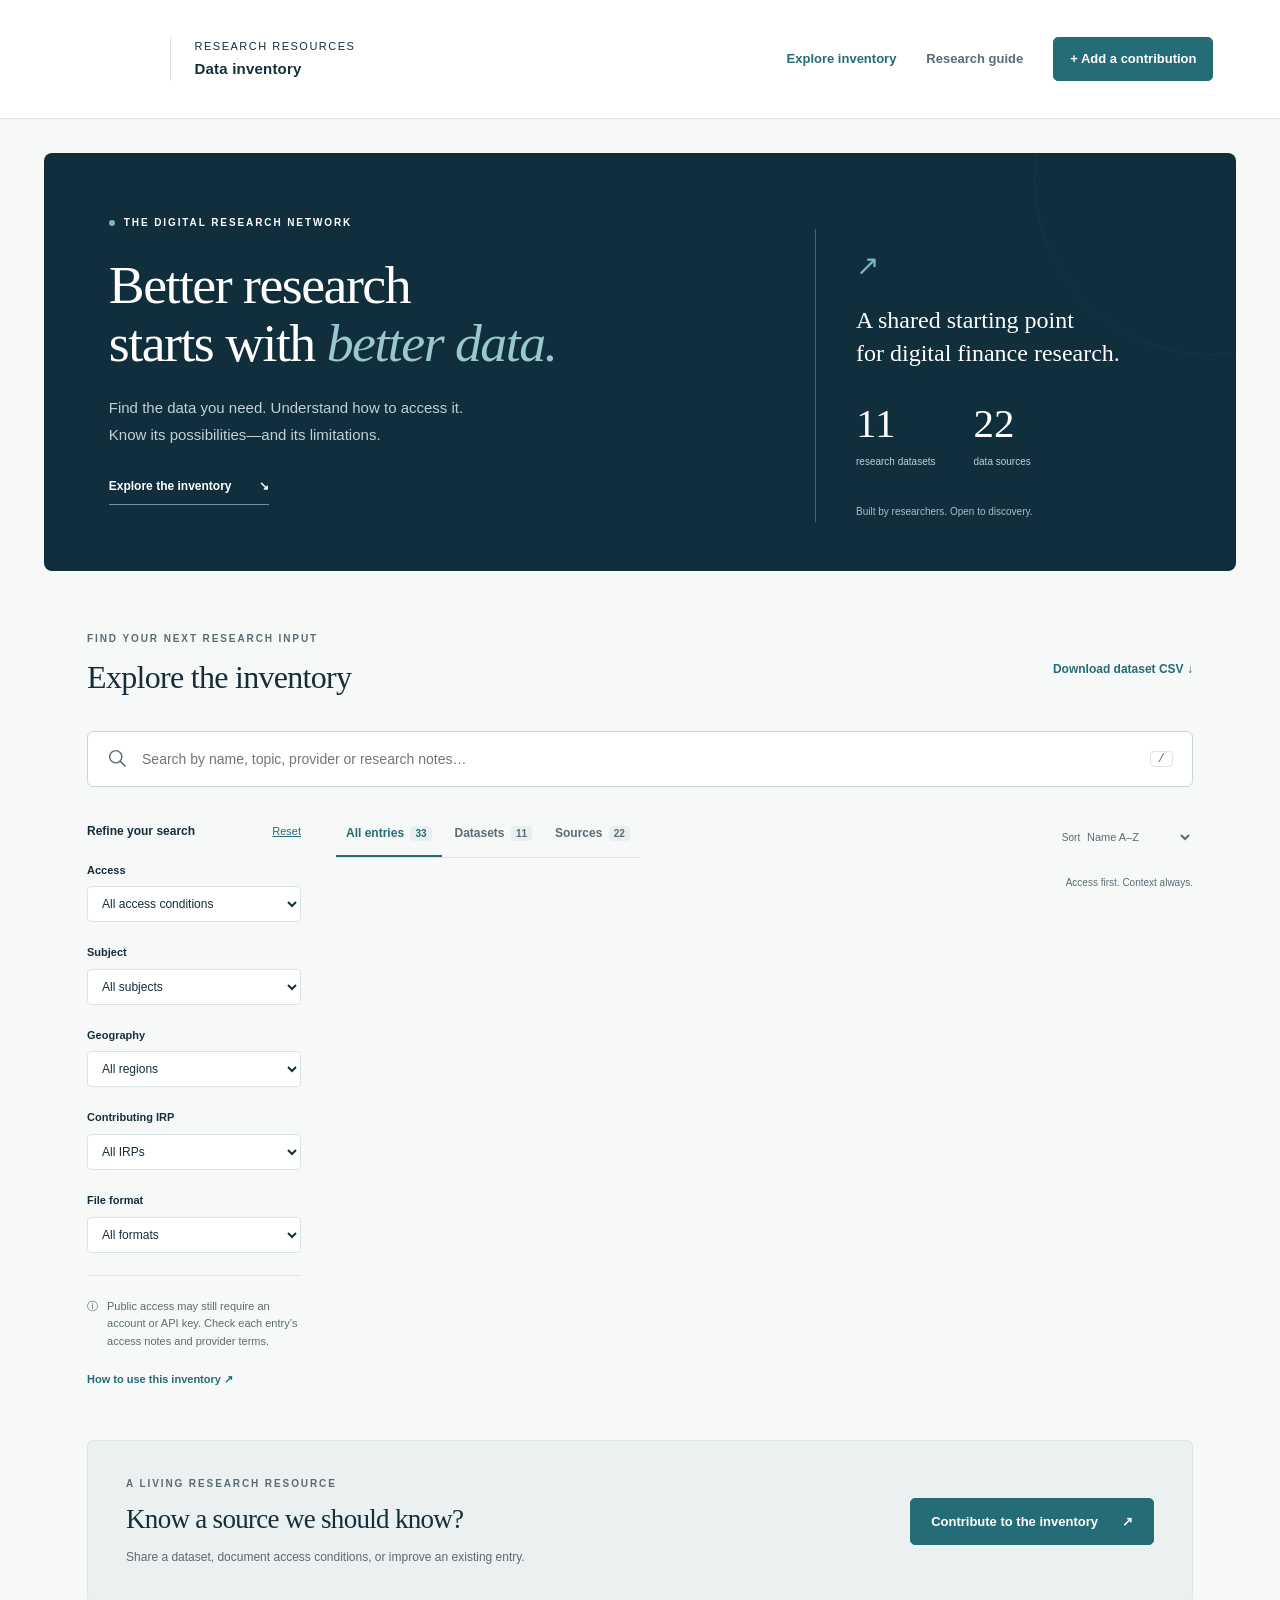
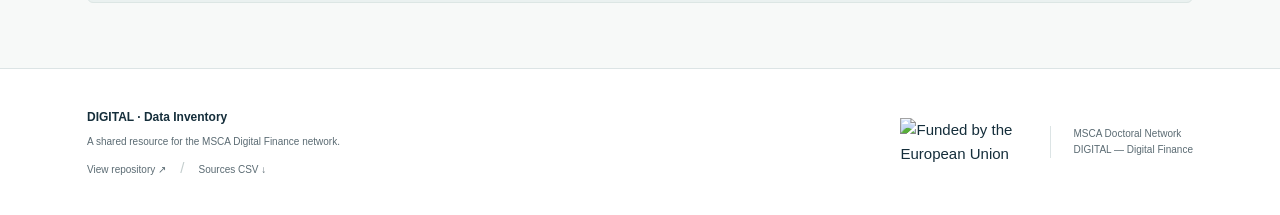
==== site/index.html @ 6bf7b017 "add UI for the digital data inventory" ====
<!doctype html>
<html lang="en">
<head><meta charset="utf-8"><meta name="viewport" content="width=device-width,initial-scale=1"><meta name="description" content="Discover data for digital finance research. Compare access conditions, historical coverage, formats and data quality in the DIGITAL research network."><title>Data Inventory · DIGITAL</title><link rel="stylesheet" href="assets/styles.css"><script src="assets/app.js" defer></script></head>
<body>
<a class="skip" href="#catalogue">Skip to catalogue</a>
<header class="header"><a class="brand" href="index.html" aria-label="DIGITAL data inventory home"><span class="logo-crop"><img src="assets/digital-logo.png" alt="DIGITAL"></span><span class="brand-label">Research resources<br><strong>Data inventory</strong></span></a><nav aria-label="Main navigation"><a class="active" href="index.html" aria-current="page">Explore inventory</a><a href="guide.html">Research guide</a><a class="button small" href="contribute.html">+ Add a contribution</a></nav></header>
<main>
<section class="hero"><div class="hero-copy"><div class="eyebrow"><span class="live-dot"></span> THE DIGITAL RESEARCH NETWORK</div><h1>Better research<br>starts with <em>better data.</em></h1><p>Find the data you need. Understand how to access it.<br class="desktop"> Know its possibilities—and its limitations.</p><a href="#catalogue" class="hero-link">Explore the inventory <span aria-hidden="true">↘</span></a></div><aside class="hero-note"><div class="note-icon" aria-hidden="true">↗</div><p>A shared starting point<br>for digital finance research.</p><div class="hero-stats"><div><strong id="dataset-total">11</strong><span>research datasets</span></div><div><strong id="source-total">22</strong><span>data sources</span></div></div><span class="note-bottom">Built by researchers. Open to discovery.</span></aside></section>
<section id="catalogue" class="catalogue"><div class="section-top"><div><div class="eyebrow muted">FIND YOUR NEXT RESEARCH INPUT</div><h2>Explore the inventory</h2></div><a class="text-link" href="data/datasets.csv" download>Download dataset CSV <span aria-hidden="true">↓</span></a></div>
<div class="search-wrap"><svg width="21" height="21" viewBox="0 0 24 24" fill="none" stroke="currentColor" stroke-width="1.7" aria-hidden="true"><circle cx="10" cy="10" r="7"/><path d="m15 15 6 6"/></svg><input id="search" type="search" aria-label="Search the inventory" placeholder="Search by name, topic, provider or research notes…"><kbd aria-hidden="true">/</kbd></div>
<div class="catalogue-layout"><aside class="filters" aria-label="Filter inventory"><div class="filter-heading"><h3>Refine your search</h3><button id="reset" class="text-button" type="button">Reset</button></div><label for="access-filter">Access</label><select id="access-filter"><option value="">All access conditions</option><option value="public">Public access</option><option value="request">Request access</option><option value="institutional">Institutional licence</option><option value="restricted">Restricted</option><option value="unknown">Not documented</option></select><label for="subject-filter">Subject</label><select id="subject-filter"><option value="">All subjects</option></select><label for="region-filter">Geography</label><select id="region-filter"><option value="">All regions</option></select><label for="irp-filter">Contributing IRP</label><select id="irp-filter"><option value="">All IRPs</option></select><label for="format-filter">File format</label><select id="format-filter"><option value="">All formats</option></select><div class="filter-tip"><span aria-hidden="true">ⓘ</span><p>Public access may still require an account or API key. Check each entry’s access notes and provider terms.</p></div><a class="text-link" href="guide.html">How to use this inventory ↗</a></aside>
<div class="results-area"><div class="results-toolbar"><div class="tabs" role="group" aria-label="Entry type"><button data-kind="all" class="selected" aria-pressed="true">All entries <span>33</span></button><button data-kind="dataset" aria-pressed="false">Datasets <span>11</span></button><button data-kind="source" aria-pressed="false">Sources <span>22</span></button></div><label class="sort-label" for="sort">Sort <select id="sort"><option value="name">Name A–Z</option><option value="reviewed">Recently reviewed</option></select></label></div><div class="results-meta"><p id="result-count" role="status" aria-live="polite"></p><span>Access first. Context always.</span></div><div id="results"></div><div id="empty" class="empty" hidden><h3>No matching entries</h3><p>Try a broader search or clear a filter.</p><button class="button secondary" id="empty-reset">Clear all filters</button></div></div></div>
<noscript><p>Enable JavaScript for search, filters and detailed research notes. You can also download the <a href="data/datasets.csv">datasets CSV</a> and <a href="data/data-sources.csv">sources CSV</a>.</p><ul><!-- FALLBACK --></ul></noscript>
</section><section class="contribute-banner"><div><div class="eyebrow muted">A LIVING RESEARCH RESOURCE</div><h2>Know a source we should know?</h2><p>Share a dataset, document access conditions, or improve an existing entry.</p></div><a class="button" href="contribute.html">Contribute to the inventory <span aria-hidden="true">↗</span></a></section>
</main>
<footer class="footer"><div><strong>DIGITAL · Data Inventory</strong><p>A shared resource for the MSCA Digital Finance network.</p><a href="https://github.com/MSCA-DN-Digital-Finance/Data_inventory">View repository ↗</a> <span class="footer-separator">/</span> <a href="data/data-sources.csv" download>Sources CSV ↓</a></div><div class="funding"><img src="assets/eu-funded.png" alt="Funded by the European Union"><p>MSCA Doctoral Network<br>DIGITAL — Digital Finance</p></div></footer>
<dialog id="detail" aria-labelledby="detail-title"><div id="detail-content"></div><button class="dialog-close" id="close-detail" aria-label="Close details">×</button></dialog>
<!-- INVENTORY_DATA -->
</body></html>
---- site/assets/styles.css ----
:root{--ink:#152e3b;--muted:#5b6b73;--teal:#246c77;--accent:#79b5bd;--line:#dce4e5;--paper:#f7f9f8;--navy:#102e3b;--serif:Georgia,'Times New Roman',serif}*{box-sizing:border-box}html{scroll-behavior:smooth;scroll-padding-top:24px}body{margin:0;color:var(--ink);background:var(--paper);font:15px/1.6 -apple-system,BlinkMacSystemFont,'Segoe UI',sans-serif}a{color:var(--teal);text-decoration:none}a:hover{text-decoration:underline}button,input,select,textarea{font:inherit;color:inherit}button,a,input,select,textarea{-webkit-tap-highlight-color:transparent}button{cursor:pointer}button:disabled{cursor:default;opacity:.5}:focus-visible{outline:3px solid #b06d16;outline-offset:4px}button,a{touch-action:manipulation}.header{background:#fff;min-height:112px;padding:12px 5.2%;display:flex;justify-content:space-between;align-items:center;border-bottom:1px solid var(--line);gap:30px}.brand{display:flex;align-items:center;gap:25px;color:var(--ink)}.brand:hover{text-decoration:none}.logo-crop{position:relative;width:78px;height:94px;display:block;overflow:hidden}.logo-crop img{position:absolute;width:182px;height:182px;max-width:none;left:-53px;top:-43px}.brand-label{border-left:1px solid var(--line);padding-left:24px;font-size:11px;text-transform:uppercase;letter-spacing:1.5px;line-height:1.7}.brand-label strong{font-size:15px;letter-spacing:.2px;text-transform:none}nav{display:flex;align-items:center;gap:30px;font-size:13px;font-weight:600}nav a{color:var(--muted)}nav a.active{color:var(--teal)}.button{display:inline-flex;align-items:center;justify-content:center;gap:24px;background:var(--teal);color:white;border:1px solid var(--teal);border-radius:5px;padding:13px 20px;font-weight:600;font-size:13px;text-decoration:none;line-height:1.5}.button:hover{background:#195460;text-decoration:none}.button.small{padding:11px 16px}.button.secondary{background:transparent;color:var(--teal)}.hero{margin:34px 3.4% 0;background:var(--navy);color:#fff;border-radius:8px;padding:62px 5.1% 49px;display:grid;grid-template-columns:1.8fr 1fr;gap:65px;position:relative;overflow:hidden}.hero:after{content:'';position:absolute;width:350px;height:350px;border:1px solid #ffffff09;border-radius:50%;right:-150px;top:-150px;pointer-events:none}.eyebrow{font-size:10px;letter-spacing:1.9px;font-weight:700;display:flex;align-items:center;gap:9px}.live-dot{background:var(--accent);width:6px;height:6px;border-radius:50%}h1,h2,h3,p{margin-top:0}h1{font:normal clamp(38px,4.2vw,63px)/1.08 var(--serif);letter-spacing:-1.5px;margin:25px 0 22px}h1 em{font-weight:normal;color:#99c9cc}h2{font:normal 32px/1.2 var(--serif);letter-spacing:-.7px;margin:11px 0 12px}h3{font-size:16px;line-height:1.4}.hero-copy p{color:#c3d0d4;font-size:15px;line-height:1.8}.hero-link{color:white;display:inline-flex;gap:28px;font-size:12px;font-weight:600;border-bottom:1px solid #6d969e;padding:8px 0;margin-top:6px}.hero-note{border-left:1px solid #49636c;padding:15px 0 0 40px;align-self:stretch;margin-top:14px}.note-icon{font-size:28px;color:var(--accent);margin-bottom:15px}.hero-note>p{font:normal 24px/1.4 var(--serif)}.hero-stats{display:flex;gap:38px;margin:28px 0}.hero-stats strong{font:normal 41px/1.2 var(--serif);display:block}.hero-stats span{font-size:10px;color:#c3d0d4;display:block;margin-top:6px}.note-bottom{font-size:10px;color:#a9bec4}.catalogue{padding:60px 6.8% 50px}.section-top{display:flex;align-items:center;justify-content:space-between;gap:20px}.muted{color:var(--muted)}.text-link{font-size:12px;font-weight:600}.search-wrap{display:flex;align-items:center;gap:12px;background:white;border:1px solid #c9d6d8;border-radius:6px;padding:15px 19px;margin:22px 0 30px;box-shadow:0 2px 5px #17314003}.search-wrap input{border:0;outline:none;width:100%;font-size:14px;background:transparent}.search-wrap:focus-within{outline:2px solid var(--teal);outline-offset:1px}.search-wrap svg{flex-shrink:0;color:var(--muted)}kbd{font:12px monospace;color:var(--muted);border:1px solid var(--line);border-radius:4px;padding:0 7px}.catalogue-layout{display:grid;grid-template-columns:214px minmax(0,1fr);gap:35px}.filters{padding-top:6px}.filter-heading{display:flex;justify-content:space-between;align-items:baseline;margin-bottom:21px}.filter-heading h3{font-size:12px;font-weight:600;margin:0}.text-button{padding:0;border:0;background:transparent;color:var(--teal);font-size:11px;text-decoration:underline}.filters label{display:block;font-size:11px;font-weight:600;margin-bottom:7px}.filters select{width:100%;padding:9px 10px;background:white;border:1px solid var(--line);border-radius:4px;margin-bottom:22px;font-size:12px}.filter-tip{border-top:1px solid var(--line);padding-top:22px;color:var(--muted);font-size:11px;display:flex;gap:9px}.filter-tip p{margin-bottom:16px}.filters>.text-link{font-size:11px}.results-toolbar{display:flex;justify-content:space-between;align-items:center;gap:10px}.tabs{display:flex;gap:3px;border-bottom:1px solid var(--line)}.tabs button{border:0;border-bottom:2px solid transparent;background:transparent;font-size:12px;font-weight:600;padding:7px 10px 12px;color:var(--muted)}.tabs button.selected{border-color:var(--teal);color:var(--teal)}.tabs span{font-size:10px;padding:2px 5px;background:#e9eeef;border-radius:4px;margin-left:3px}.sort-label{font-size:10px;color:var(--muted);white-space:nowrap}.sort-label select{border:0;background:transparent;font-size:11px;max-width:130px}.results-meta{display:flex;justify-content:space-between;font-size:10px;color:var(--muted);padding:17px 0 12px}.results-meta p{margin:0}.entry{display:grid;grid-template-columns:minmax(0,1fr) 182px;gap:24px;background:white;border:1px solid var(--line);border-radius:6px;margin-bottom:12px;padding:23px 24px;transition:border-color .15s,box-shadow .15s}.entry:hover{border-color:#8db7bd;box-shadow:0 3px 12px #12374508}.entry-top{display:flex;align-items:center;gap:12px;margin-bottom:8px}.entry-type{font-size:9px;text-transform:uppercase;letter-spacing:1.1px;color:var(--muted)}.entry h3{margin:0 0 7px;font-size:17px;font-weight:600;overflow-wrap:anywhere}.entry-title{color:var(--ink);text-align:left;background:transparent;border:0;padding:0;font-weight:600;line-height:1.4}.entry-title:hover{color:var(--teal);text-decoration:underline}.entry p{font-size:12px;color:var(--muted);line-height:1.65;margin-bottom:13px;display:-webkit-box;-webkit-line-clamp:2;-webkit-box-orient:vertical;overflow:hidden}.tags{display:flex;flex-wrap:wrap;gap:6px}.tag{color:#576d75;background:#f0f4f3;border-radius:3px;padding:2px 7px;font-size:9px}.entry-aside{border-left:1px solid #edf0f1;padding-left:21px;display:flex;align-items:flex-start;flex-direction:column;gap:10px}.badge{display:inline-flex;align-items:center;gap:6px;font-size:10px;font-weight:600;padding:4px 9px;background:#e9f4ed;color:#286347;border-radius:4px}.badge:before{content:'';width:5px;height:5px;background:currentColor;border-radius:50%;flex-shrink:0}.badge.request{background:#fbf0dd;color:#805b17}.badge.institutional,.badge.restricted{background:#eeeaf4;color:#65507e}.badge.unknown{background:#edf0f1;color:#5b6b73}.entry-fact{font-size:10px;color:var(--muted);line-height:1.6}.entry-fact strong{font-weight:500;color:var(--ink)}.entry-aside button{font-size:10px;background:none;border:0;padding:0;color:var(--teal);font-weight:600;margin-top:auto}.empty{padding:50px 20px;text-align:center;border:1px dashed var(--line);border-radius:6px}.contribute-banner{margin:0 6.8% 65px;padding:35px 38px;background:#eaf1f0;border:1px solid #dce6e4;border-radius:6px;display:flex;justify-content:space-between;align-items:center;gap:30px}.contribute-banner h2{font-size:27px}.contribute-banner p{font-size:12px;color:var(--muted);margin:0}.footer{border-top:1px solid var(--line);padding:35px 6.8%;display:flex;justify-content:space-between;gap:35px;background:white}.footer strong{font-size:12px}.footer p,.footer a{font-size:10px;color:var(--muted);margin:6px 0}.footer-separator{padding:0 10px;color:#c4cece}.funding{display:flex;align-items:center;gap:25px}.funding img{width:125px;height:auto}.funding p{border-left:1px solid var(--line);padding-left:22px}.skip{position:absolute;left:15px;top:-100px;z-index:99;background:white;padding:12px}.skip:focus{top:10px}dialog{border:0;border-radius:10px;padding:0;width:min(940px,94vw);max-height:90vh;color:var(--ink);box-shadow:0 24px 90px #102e3b40}dialog::backdrop{background:#0a222bbb;backdrop-filter:blur(3px)}.dialog-close{position:absolute;top:15px;right:17px;width:35px;height:35px;background:white;border:1px solid var(--line);border-radius:50%;font-size:25px;line-height:1}.detail-header{background:#f0f5f4;padding:38px 45px 25px}.detail-header h2{font-size:32px;margin-right:25px;overflow-wrap:anywhere}.detail-header p{color:var(--muted);font-size:13px;max-width:740px}.detail-body{padding:30px 45px 40px}.access-panel{background:#f2f7f5;border-left:3px solid var(--teal);padding:20px 23px;margin-bottom:28px}.access-panel h3{font-size:12px;text-transform:uppercase;letter-spacing:1px;margin-bottom:9px}.access-panel p{font-size:13px;white-space:pre-line}.detail-grid{display:grid;grid-template-columns:1fr 1fr;gap:15px 35px;margin:0}.detail-grid>div{border-bottom:1px solid var(--line);padding-bottom:15px}.detail-grid dt{font-size:10px;color:var(--muted);text-transform:uppercase;letter-spacing:1px;margin-bottom:7px}.detail-grid dd{font-size:13px;margin:0;white-space:pre-line;overflow-wrap:anywhere}.unknown-value{color:#69777e;font-style:italic}.detail-links{display:flex;flex-wrap:wrap;gap:15px;margin-top:25px}.detail-provenance{border-top:1px solid var(--line);margin-top:28px;padding-top:18px;color:var(--muted);font-size:11px}.related{margin-top:25px}.related button{background:white;border:1px solid var(--line);padding:8px 12px;border-radius:4px;color:var(--teal);font-size:12px;margin:4px}.page-heading{padding:50px 0 25px;border-bottom:1px solid var(--line);margin-bottom:30px}.page-heading h1{font-size:45px;margin:15px 0}.page-heading p{color:var(--muted);max-width:700px;font-size:14px}.page-content{max-width:1020px;margin:auto;padding:0 35px 60px}.form-layout{display:grid;grid-template-columns:minmax(0,1fr) 235px;gap:45px}fieldset{border:0;border-bottom:1px solid var(--line);padding:0 0 28px;margin:0 0 28px;min-width:0}legend{font:normal 25px var(--serif);margin-bottom:22px}.form-grid{display:grid;grid-template-columns:1fr 1fr;gap:17px}.field.wide{grid-column:1/-1}.field label{display:block;font-size:12px;font-weight:600;margin-bottom:6px}.field input,.field select,.field textarea{width:100%;border:1px solid #c5d3d5;background:#fff;border-radius:4px;padding:10px 11px;font-size:13px}.field textarea{resize:vertical;min-height:85px}.field small{font-size:10px;color:var(--muted);display:block;margin-top:5px}.form-aside{font-size:12px;color:var(--muted)}.form-aside h3{color:var(--ink);font-size:13px}.form-aside ol{padding-left:19px;line-height:1.8}.form-aside li{margin-bottom:10px}.callout{background:#eaf1f0;border-radius:6px;padding:22px}.form-actions{display:flex;flex-wrap:wrap;gap:10px}.form-status{font-size:12px;color:var(--teal);margin-top:14px}pre{background:#eef2f2;padding:18px;white-space:pre-wrap;overflow-wrap:anywhere;font:11px/1.6 monospace;border-radius:5px;max-height:400px;overflow:auto}.guide-grid{display:grid;grid-template-columns:1fr 1fr;gap:28px}.guide-card{padding:25px;background:white;border:1px solid var(--line);border-radius:6px}.guide-card h2{font-size:25px}.guide-card p,.guide-card li{font-size:13px;color:var(--muted)}.guide-card ul{padding-left:18px}.inline-links{display:flex;gap:15px;flex-wrap:wrap}.no-scroll{overflow:hidden}[hidden]{display:none!important}@media(min-width:1600px){body{max-width:1600px;margin:auto}}@media(max-width:1100px){.header{padding-inline:4%}nav{gap:18px}.hero{gap:30px;padding:45px 5%}.hero-note{padding-left:27px}.catalogue{padding-inline:5%}.catalogue-layout{grid-template-columns:185px minmax(0,1fr);gap:23px}.entry{padding:20px;grid-template-columns:minmax(0,1fr) 145px;gap:15px}.entry-aside{padding-left:15px}.results-toolbar{align-items:flex-start}.tabs button{padding-inline:5px}.sort-label{padding-top:6px}.results-meta>span{display:none}}@media(max-width:760px){.header{flex-wrap:wrap;gap:10px;padding:12px 5%}.brand-label{padding-left:15px}.brand{gap:12px}nav{width:100%;justify-content:space-between;gap:10px;font-size:11px;padding:7px 0}nav .button{font-size:11px;padding:8px 10px}.hero{margin:20px 4% 0;padding:32px 25px;grid-template-columns:1fr;gap:20px}.hero h1{font-size:41px}.hero-copy p{font-size:13px}.hero-note{display:flex;flex-wrap:wrap;gap:16px;align-items:center;border-left:0;border-top:1px solid #49636c;margin-top:0;padding:20px 0 0}.hero-note>p{font-size:18px;flex:1;min-width:160px;margin:0}.note-icon,.note-bottom{display:none}.hero-stats{gap:25px;margin:0}.hero-stats strong{font-size:30px}.hero-stats span{font-size:9px}.catalogue{padding:35px 5%}.section-top{align-items:flex-start;flex-direction:column;gap:5px}h2{font-size:29px}.eyebrow{font-size:8px}.search-wrap{margin:18px 0 23px;padding:13px}.search-wrap input{font-size:12px}kbd{display:none}.catalogue-layout{display:block}.filters{display:grid;grid-template-columns:1fr 1fr;column-gap:12px;margin-bottom:16px}.filter-heading{grid-column:1/-1;margin-bottom:13px}.filters label{margin-bottom:4px}.filters select{margin-bottom:12px;grid-row:auto}.filters label[for=access-filter]{grid-column:1;grid-row:2}.filters #access-filter{grid-column:1;grid-row:3}.filters label[for=subject-filter]{grid-column:2;grid-row:2}.filters #subject-filter{grid-column:2;grid-row:3}.filters label[for=region-filter]{grid-column:1;grid-row:4}.filters #region-filter{grid-column:1;grid-row:5}.filters label[for=irp-filter]{grid-column:2;grid-row:4}.filters #irp-filter{grid-column:2;grid-row:5}.filters label[for=format-filter]{grid-column:1;grid-row:6}.filters #format-filter{grid-column:1;grid-row:7}.filter-tip{grid-column:1/-1;padding-top:10px}.filters>.text-link{display:none}.tabs button{font-size:11px;padding:8px 7px}.results-toolbar{flex-wrap:wrap;gap:10px}.sort-label{margin-left:auto}.entry{grid-template-columns:1fr;gap:15px;padding:18px}.entry h3{font-size:16px}.entry-aside{border-left:0;border-top:1px solid #edf0f1;padding:12px 0 0;flex-direction:row;align-items:center;flex-wrap:wrap;gap:10px 16px}.entry-aside button{margin:0 0 0 auto}.entry p{-webkit-line-clamp:3}.entry-fact{font-size:9px}.contribute-banner{margin:0 5% 35px;display:block;padding:25px}.contribute-banner .button{margin-top:20px}.contribute-banner h2{font-size:25px}.footer{flex-direction:column;padding:25px 5%;gap:25px}.funding img{width:115px}.detail-header,.detail-body{padding:28px 22px}.detail-header h2{font-size:27px}.detail-grid{grid-template-columns:1fr}.page-content{padding:0 22px 40px}.page-heading{padding-top:30px}.page-heading h1{font-size:36px}.form-layout,.guide-grid{grid-template-columns:1fr;gap:25px}.form-aside{grid-row:1}.form-grid{grid-template-columns:1fr}.field{grid-column:1/-1}.desktop{display:none}}@media(prefers-reduced-motion:reduce){html{scroll-behavior:auto}*{transition:none!important}}
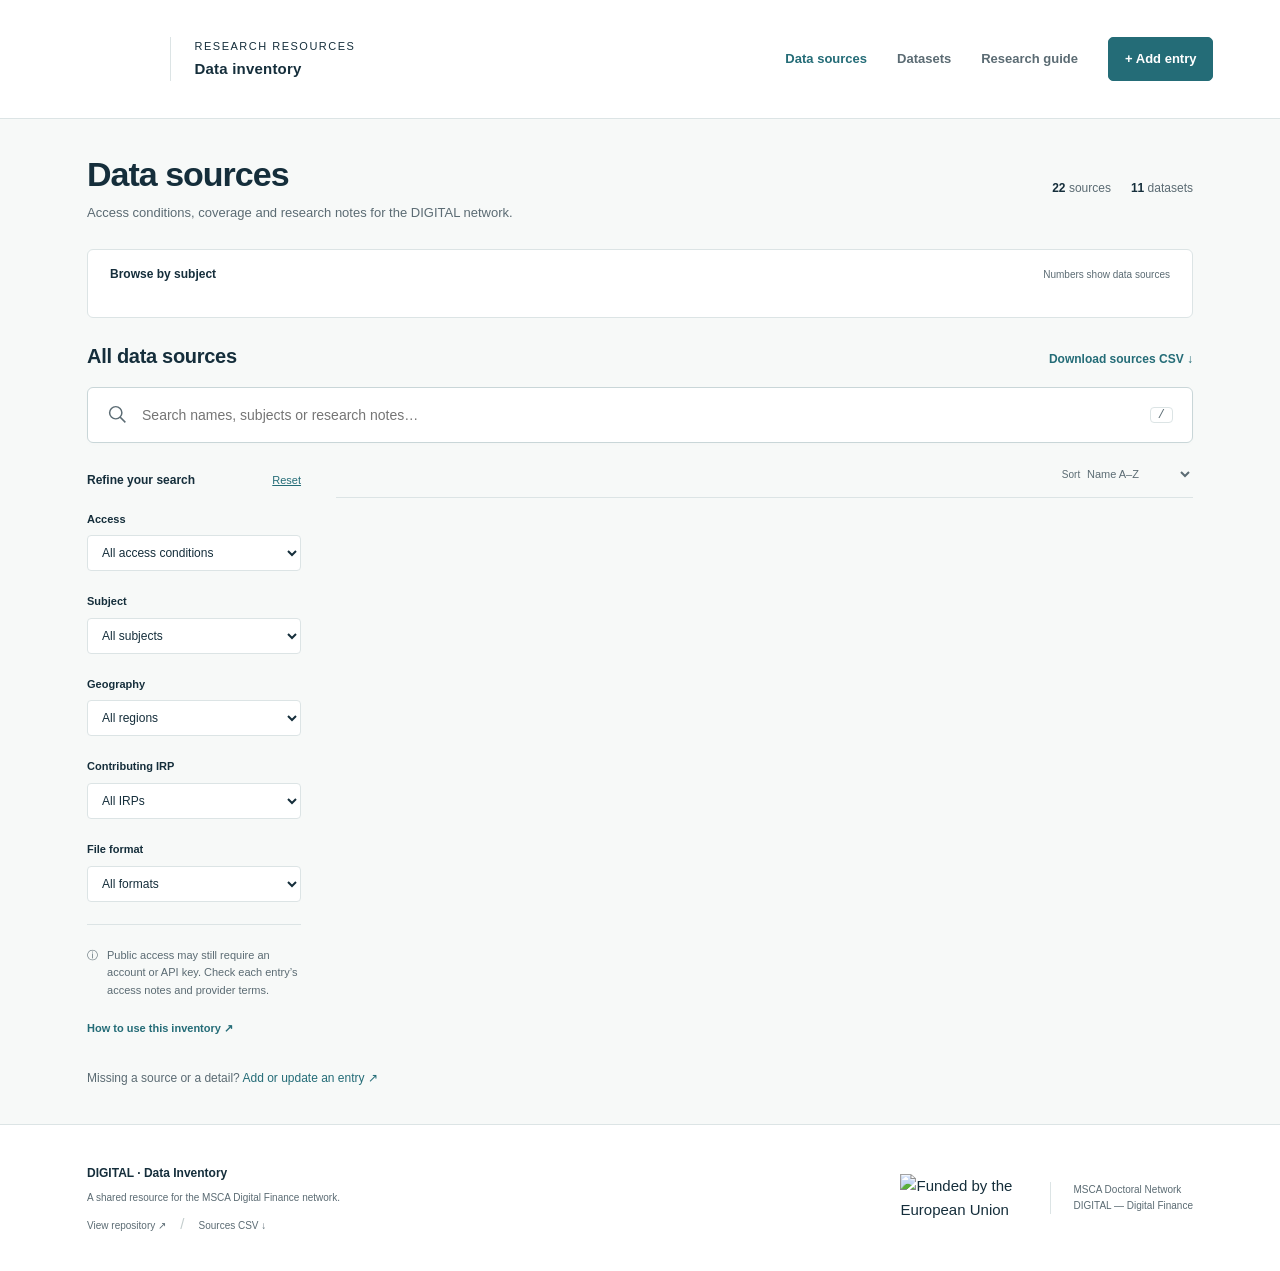
==== commit 11c48889: "Put source subjects first and give datasets a separate page" ====
--- a/site/index.html
+++ b/site/index.html
@@ -1,17 +1,20 @@
 <!doctype html>
 <html lang="en">
 <head><meta charset="utf-8"><meta name="viewport" content="width=device-width,initial-scale=1"><meta name="description" content="Discover data for digital finance research. Compare access conditions, historical coverage, formats and data quality in the DIGITAL research network."><title>Data Inventory · DIGITAL</title><link rel="stylesheet" href="assets/styles.css"><script src="assets/app.js" defer></script></head>
-<body>
+<body data-catalogue-kind="source">
 <a class="skip" href="#catalogue">Skip to catalogue</a>
-<header class="header"><a class="brand" href="index.html" aria-label="DIGITAL data inventory home"><span class="logo-crop"><img src="assets/digital-logo.png" alt="DIGITAL"></span><span class="brand-label">Research resources<br><strong>Data inventory</strong></span></a><nav aria-label="Main navigation"><a class="active" href="index.html" aria-current="page">Explore inventory</a><a href="guide.html">Research guide</a><a class="button small" href="contribute.html">+ Add a contribution</a></nav></header>
+<header class="header"><a class="brand" href="index.html" aria-label="DIGITAL data inventory home"><span class="logo-crop"><img src="assets/digital-logo.png" alt="DIGITAL"></span><span class="brand-label">Research resources<br><strong>Data inventory</strong></span></a><nav aria-label="Main navigation"><a class="active" href="index.html" aria-current="page">Data sources</a><a href="datasets.html">Datasets</a><a href="guide.html">Research guide</a><a class="button small" href="contribute.html">+ Add entry</a></nav></header>
 <main>
-<section class="hero"><div class="hero-copy"><div class="eyebrow"><span class="live-dot"></span> THE DIGITAL RESEARCH NETWORK</div><h1>Better research<br>starts with <em>better data.</em></h1><p>Find the data you need. Understand how to access it.<br class="desktop"> Know its possibilities—and its limitations.</p><a href="#catalogue" class="hero-link">Explore the inventory <span aria-hidden="true">↘</span></a></div><aside class="hero-note"><div class="note-icon" aria-hidden="true">↗</div><p>A shared starting point<br>for digital finance research.</p><div class="hero-stats"><div><strong id="dataset-total">11</strong><span>research datasets</span></div><div><strong id="source-total">22</strong><span>data sources</span></div></div><span class="note-bottom">Built by researchers. Open to discovery.</span></aside></section>
-<section id="catalogue" class="catalogue"><div class="section-top"><div><div class="eyebrow muted">FIND YOUR NEXT RESEARCH INPUT</div><h2>Explore the inventory</h2></div><a class="text-link" href="data/datasets.csv" download>Download dataset CSV <span aria-hidden="true">↓</span></a></div>
-<div class="search-wrap"><svg width="21" height="21" viewBox="0 0 24 24" fill="none" stroke="currentColor" stroke-width="1.7" aria-hidden="true"><circle cx="10" cy="10" r="7"/><path d="m15 15 6 6"/></svg><input id="search" type="search" aria-label="Search the inventory" placeholder="Search by name, topic, provider or research notes…"><kbd aria-hidden="true">/</kbd></div>
-<div class="catalogue-layout"><aside class="filters" aria-label="Filter inventory"><div class="filter-heading"><h3>Refine your search</h3><button id="reset" class="text-button" type="button">Reset</button></div><label for="access-filter">Access</label><select id="access-filter"><option value="">All access conditions</option><option value="public">Public access</option><option value="request">Request access</option><option value="institutional">Institutional licence</option><option value="restricted">Restricted</option><option value="unknown">Not documented</option></select><label for="subject-filter">Subject</label><select id="subject-filter"><option value="">All subjects</option></select><label for="region-filter">Geography</label><select id="region-filter"><option value="">All regions</option></select><label for="irp-filter">Contributing IRP</label><select id="irp-filter"><option value="">All IRPs</option></select><label for="format-filter">File format</label><select id="format-filter"><option value="">All formats</option></select><div class="filter-tip"><span aria-hidden="true">ⓘ</span><p>Public access may still require an account or API key. Check each entry’s access notes and provider terms.</p></div><a class="text-link" href="guide.html">How to use this inventory ↗</a></aside>
-<div class="results-area"><div class="results-toolbar"><div class="tabs" role="group" aria-label="Entry type"><button data-kind="all" class="selected" aria-pressed="true">All entries <span>33</span></button><button data-kind="dataset" aria-pressed="false">Datasets <span>11</span></button><button data-kind="source" aria-pressed="false">Sources <span>22</span></button></div><label class="sort-label" for="sort">Sort <select id="sort"><option value="name">Name A–Z</option><option value="reviewed">Recently reviewed</option></select></label></div><div class="results-meta"><p id="result-count" role="status" aria-live="polite"></p><span>Access first. Context always.</span></div><div id="results"></div><div id="empty" class="empty" hidden><h3>No matching entries</h3><p>Try a broader search or clear a filter.</p><button class="button secondary" id="empty-reset">Clear all filters</button></div></div></div>
+<section id="catalogue" class="catalogue">
+<div class="section-top source-heading"><div><h1>Data sources</h1><p>Access conditions, coverage and research notes for the DIGITAL network.</p></div><div class="inventory-counts"><span><strong id="source-total">22</strong> sources</span><span><strong id="dataset-total">11</strong> datasets</span></div></div>
+<section class="subject-browser" aria-labelledby="subject-title"><div class="subject-heading"><h2 id="subject-title">Browse by subject</h2><span>Numbers show data sources</span></div><div id="subject-cloud" class="subject-cloud" role="group" aria-label="Browse data sources by subject"></div></section>
+<div class="list-heading"><h2 id="list-title">All data sources</h2><a class="text-link" id="download-csv" href="data/data-sources.csv" download>Download sources CSV ↓</a></div>
+<div class="search-wrap"><svg width="21" height="21" viewBox="0 0 24 24" fill="none" stroke="currentColor" stroke-width="1.7" aria-hidden="true"><circle cx="10" cy="10" r="7"/><path d="m15 15 6 6"/></svg><input id="search" type="search" aria-label="Search the inventory" placeholder="Search names, subjects or research notes…"><kbd aria-hidden="true">/</kbd></div>
+<button id="toggle-filters" class="filter-toggle" type="button" aria-expanded="false" aria-controls="inventory-filters">Filters <span aria-hidden="true">⌄</span></button>
+<div class="catalogue-layout"><aside id="inventory-filters" class="filters" aria-label="Filter inventory"><div class="filter-heading"><h3>Refine your search</h3><button id="reset" class="text-button" type="button">Reset</button></div><label for="access-filter">Access</label><select id="access-filter"><option value="">All access conditions</option><option value="public">Public access</option><option value="request">Request access</option><option value="institutional">Institutional licence</option><option value="restricted">Restricted</option><option value="unknown">Not documented</option></select><label for="subject-filter">Subject</label><select id="subject-filter"><option value="">All subjects</option></select><label for="region-filter">Geography</label><select id="region-filter"><option value="">All regions</option></select><label for="irp-filter">Contributing IRP</label><select id="irp-filter"><option value="">All IRPs</option></select><label for="format-filter">File format</label><select id="format-filter"><option value="">All formats</option></select><div class="filter-tip"><span aria-hidden="true">ⓘ</span><p>Public access may still require an account or API key. Check each entry’s access notes and provider terms.</p></div><a class="text-link" href="guide.html">How to use this inventory ↗</a></aside>
+<div id="catalogue-results" class="results-area" aria-labelledby="list-title"><div class="results-toolbar"><p id="result-count" role="status" aria-live="polite"></p><label class="sort-label" for="sort">Sort <select id="sort"><option value="name">Name A–Z</option><option value="reviewed">Recently reviewed</option></select></label></div><div id="results"></div><div id="empty" class="empty" hidden><h3>No matching entries</h3><p>Try a broader search or clear a filter.</p><button class="button secondary" id="empty-reset">Clear all filters</button></div></div></div>
 <noscript><p>Enable JavaScript for search, filters and detailed research notes. You can also download the <a href="data/datasets.csv">datasets CSV</a> and <a href="data/data-sources.csv">sources CSV</a>.</p><ul><!-- FALLBACK --></ul></noscript>
-</section><section class="contribute-banner"><div><div class="eyebrow muted">A LIVING RESEARCH RESOURCE</div><h2>Know a source we should know?</h2><p>Share a dataset, document access conditions, or improve an existing entry.</p></div><a class="button" href="contribute.html">Contribute to the inventory <span aria-hidden="true">↗</span></a></section>
+</section><p class="contribute-note">Missing a source or a detail? <a href="contribute.html">Add or update an entry ↗</a></p>
 </main>
 <footer class="footer"><div><strong>DIGITAL · Data Inventory</strong><p>A shared resource for the MSCA Digital Finance network.</p><a href="https://github.com/MSCA-DN-Digital-Finance/Data_inventory">View repository ↗</a> <span class="footer-separator">/</span> <a href="data/data-sources.csv" download>Sources CSV ↓</a></div><div class="funding"><img src="assets/eu-funded.png" alt="Funded by the European Union"><p>MSCA Doctoral Network<br>DIGITAL — Digital Finance</p></div></footer>
 <dialog id="detail" aria-labelledby="detail-title"><div id="detail-content"></div><button class="dialog-close" id="close-detail" aria-label="Close details">×</button></dialog>
--- a/site/assets/styles.css
+++ b/site/assets/styles.css
@@ -1 +1,38 @@
-:root{--ink:#152e3b;--muted:#5b6b73;--teal:#246c77;--accent:#79b5bd;--line:#dce4e5;--paper:#f7f9f8;--navy:#102e3b;--serif:Georgia,'Times New Roman',serif}*{box-sizing:border-box}html{scroll-behavior:smooth;scroll-padding-top:24px}body{margin:0;color:var(--ink);background:var(--paper);font:15px/1.6 -apple-system,BlinkMacSystemFont,'Segoe UI',sans-serif}a{color:var(--teal);text-decoration:none}a:hover{text-decoration:underline}button,input,select,textarea{font:inherit;color:inherit}button,a,input,select,textarea{-webkit-tap-highlight-color:transparent}button{cursor:pointer}button:disabled{cursor:default;opacity:.5}:focus-visible{outline:3px solid #b06d16;outline-offset:4px}button,a{touch-action:manipulation}.header{background:#fff;min-height:112px;padding:12px 5.2%;display:flex;justify-content:space-between;align-items:center;border-bottom:1px solid var(--line);gap:30px}.brand{display:flex;align-items:center;gap:25px;color:var(--ink)}.brand:hover{text-decoration:none}.logo-crop{position:relative;width:78px;height:94px;display:block;overflow:hidden}.logo-crop img{position:absolute;width:182px;height:182px;max-width:none;left:-53px;top:-43px}.brand-label{border-left:1px solid var(--line);padding-left:24px;font-size:11px;text-transform:uppercase;letter-spacing:1.5px;line-height:1.7}.brand-label strong{font-size:15px;letter-spacing:.2px;text-transform:none}nav{display:flex;align-items:center;gap:30px;font-size:13px;font-weight:600}nav a{color:var(--muted)}nav a.active{color:var(--teal)}.button{display:inline-flex;align-items:center;justify-content:center;gap:24px;background:var(--teal);color:white;border:1px solid var(--teal);border-radius:5px;padding:13px 20px;font-weight:600;font-size:13px;text-decoration:none;line-height:1.5}.button:hover{background:#195460;text-decoration:none}.button.small{padding:11px 16px}.button.secondary{background:transparent;color:var(--teal)}.hero{margin:34px 3.4% 0;background:var(--navy);color:#fff;border-radius:8px;padding:62px 5.1% 49px;display:grid;grid-template-columns:1.8fr 1fr;gap:65px;position:relative;overflow:hidden}.hero:after{content:'';position:absolute;width:350px;height:350px;border:1px solid #ffffff09;border-radius:50%;right:-150px;top:-150px;pointer-events:none}.eyebrow{font-size:10px;letter-spacing:1.9px;font-weight:700;display:flex;align-items:center;gap:9px}.live-dot{background:var(--accent);width:6px;height:6px;border-radius:50%}h1,h2,h3,p{margin-top:0}h1{font:normal clamp(38px,4.2vw,63px)/1.08 var(--serif);letter-spacing:-1.5px;margin:25px 0 22px}h1 em{font-weight:normal;color:#99c9cc}h2{font:normal 32px/1.2 var(--serif);letter-spacing:-.7px;margin:11px 0 12px}h3{font-size:16px;line-height:1.4}.hero-copy p{color:#c3d0d4;font-size:15px;line-height:1.8}.hero-link{color:white;display:inline-flex;gap:28px;font-size:12px;font-weight:600;border-bottom:1px solid #6d969e;padding:8px 0;margin-top:6px}.hero-note{border-left:1px solid #49636c;padding:15px 0 0 40px;align-self:stretch;margin-top:14px}.note-icon{font-size:28px;color:var(--accent);margin-bottom:15px}.hero-note>p{font:normal 24px/1.4 var(--serif)}.hero-stats{display:flex;gap:38px;margin:28px 0}.hero-stats strong{font:normal 41px/1.2 var(--serif);display:block}.hero-stats span{font-size:10px;color:#c3d0d4;display:block;margin-top:6px}.note-bottom{font-size:10px;color:#a9bec4}.catalogue{padding:60px 6.8% 50px}.section-top{display:flex;align-items:center;justify-content:space-between;gap:20px}.muted{color:var(--muted)}.text-link{font-size:12px;font-weight:600}.search-wrap{display:flex;align-items:center;gap:12px;background:white;border:1px solid #c9d6d8;border-radius:6px;padding:15px 19px;margin:22px 0 30px;box-shadow:0 2px 5px #17314003}.search-wrap input{border:0;outline:none;width:100%;font-size:14px;background:transparent}.search-wrap:focus-within{outline:2px solid var(--teal);outline-offset:1px}.search-wrap svg{flex-shrink:0;color:var(--muted)}kbd{font:12px monospace;color:var(--muted);border:1px solid var(--line);border-radius:4px;padding:0 7px}.catalogue-layout{display:grid;grid-template-columns:214px minmax(0,1fr);gap:35px}.filters{padding-top:6px}.filter-heading{display:flex;justify-content:space-between;align-items:baseline;margin-bottom:21px}.filter-heading h3{font-size:12px;font-weight:600;margin:0}.text-button{padding:0;border:0;background:transparent;color:var(--teal);font-size:11px;text-decoration:underline}.filters label{display:block;font-size:11px;font-weight:600;margin-bottom:7px}.filters select{width:100%;padding:9px 10px;background:white;border:1px solid var(--line);border-radius:4px;margin-bottom:22px;font-size:12px}.filter-tip{border-top:1px solid var(--line);padding-top:22px;color:var(--muted);font-size:11px;display:flex;gap:9px}.filter-tip p{margin-bottom:16px}.filters>.text-link{font-size:11px}.results-toolbar{display:flex;justify-content:space-between;align-items:center;gap:10px}.tabs{display:flex;gap:3px;border-bottom:1px solid var(--line)}.tabs button{border:0;border-bottom:2px solid transparent;background:transparent;font-size:12px;font-weight:600;padding:7px 10px 12px;color:var(--muted)}.tabs button.selected{border-color:var(--teal);color:var(--teal)}.tabs span{font-size:10px;padding:2px 5px;background:#e9eeef;border-radius:4px;margin-left:3px}.sort-label{font-size:10px;color:var(--muted);white-space:nowrap}.sort-label select{border:0;background:transparent;font-size:11px;max-width:130px}.results-meta{display:flex;justify-content:space-between;font-size:10px;color:var(--muted);padding:17px 0 12px}.results-meta p{margin:0}.entry{display:grid;grid-template-columns:minmax(0,1fr) 182px;gap:24px;background:white;border:1px solid var(--line);border-radius:6px;margin-bottom:12px;padding:23px 24px;transition:border-color .15s,box-shadow .15s}.entry:hover{border-color:#8db7bd;box-shadow:0 3px 12px #12374508}.entry-top{display:flex;align-items:center;gap:12px;margin-bottom:8px}.entry-type{font-size:9px;text-transform:uppercase;letter-spacing:1.1px;color:var(--muted)}.entry h3{margin:0 0 7px;font-size:17px;font-weight:600;overflow-wrap:anywhere}.entry-title{color:var(--ink);text-align:left;background:transparent;border:0;padding:0;font-weight:600;line-height:1.4}.entry-title:hover{color:var(--teal);text-decoration:underline}.entry p{font-size:12px;color:var(--muted);line-height:1.65;margin-bottom:13px;display:-webkit-box;-webkit-line-clamp:2;-webkit-box-orient:vertical;overflow:hidden}.tags{display:flex;flex-wrap:wrap;gap:6px}.tag{color:#576d75;background:#f0f4f3;border-radius:3px;padding:2px 7px;font-size:9px}.entry-aside{border-left:1px solid #edf0f1;padding-left:21px;display:flex;align-items:flex-start;flex-direction:column;gap:10px}.badge{display:inline-flex;align-items:center;gap:6px;font-size:10px;font-weight:600;padding:4px 9px;background:#e9f4ed;color:#286347;border-radius:4px}.badge:before{content:'';width:5px;height:5px;background:currentColor;border-radius:50%;flex-shrink:0}.badge.request{background:#fbf0dd;color:#805b17}.badge.institutional,.badge.restricted{background:#eeeaf4;color:#65507e}.badge.unknown{background:#edf0f1;color:#5b6b73}.entry-fact{font-size:10px;color:var(--muted);line-height:1.6}.entry-fact strong{font-weight:500;color:var(--ink)}.entry-aside button{font-size:10px;background:none;border:0;padding:0;color:var(--teal);font-weight:600;margin-top:auto}.empty{padding:50px 20px;text-align:center;border:1px dashed var(--line);border-radius:6px}.contribute-banner{margin:0 6.8% 65px;padding:35px 38px;background:#eaf1f0;border:1px solid #dce6e4;border-radius:6px;display:flex;justify-content:space-between;align-items:center;gap:30px}.contribute-banner h2{font-size:27px}.contribute-banner p{font-size:12px;color:var(--muted);margin:0}.footer{border-top:1px solid var(--line);padding:35px 6.8%;display:flex;justify-content:space-between;gap:35px;background:white}.footer strong{font-size:12px}.footer p,.footer a{font-size:10px;color:var(--muted);margin:6px 0}.footer-separator{padding:0 10px;color:#c4cece}.funding{display:flex;align-items:center;gap:25px}.funding img{width:125px;height:auto}.funding p{border-left:1px solid var(--line);padding-left:22px}.skip{position:absolute;left:15px;top:-100px;z-index:99;background:white;padding:12px}.skip:focus{top:10px}dialog{border:0;border-radius:10px;padding:0;width:min(940px,94vw);max-height:90vh;color:var(--ink);box-shadow:0 24px 90px #102e3b40}dialog::backdrop{background:#0a222bbb;backdrop-filter:blur(3px)}.dialog-close{position:absolute;top:15px;right:17px;width:35px;height:35px;background:white;border:1px solid var(--line);border-radius:50%;font-size:25px;line-height:1}.detail-header{background:#f0f5f4;padding:38px 45px 25px}.detail-header h2{font-size:32px;margin-right:25px;overflow-wrap:anywhere}.detail-header p{color:var(--muted);font-size:13px;max-width:740px}.detail-body{padding:30px 45px 40px}.access-panel{background:#f2f7f5;border-left:3px solid var(--teal);padding:20px 23px;margin-bottom:28px}.access-panel h3{font-size:12px;text-transform:uppercase;letter-spacing:1px;margin-bottom:9px}.access-panel p{font-size:13px;white-space:pre-line}.detail-grid{display:grid;grid-template-columns:1fr 1fr;gap:15px 35px;margin:0}.detail-grid>div{border-bottom:1px solid var(--line);padding-bottom:15px}.detail-grid dt{font-size:10px;color:var(--muted);text-transform:uppercase;letter-spacing:1px;margin-bottom:7px}.detail-grid dd{font-size:13px;margin:0;white-space:pre-line;overflow-wrap:anywhere}.unknown-value{color:#69777e;font-style:italic}.detail-links{display:flex;flex-wrap:wrap;gap:15px;margin-top:25px}.detail-provenance{border-top:1px solid var(--line);margin-top:28px;padding-top:18px;color:var(--muted);font-size:11px}.related{margin-top:25px}.related button{background:white;border:1px solid var(--line);padding:8px 12px;border-radius:4px;color:var(--teal);font-size:12px;margin:4px}.page-heading{padding:50px 0 25px;border-bottom:1px solid var(--line);margin-bottom:30px}.page-heading h1{font-size:45px;margin:15px 0}.page-heading p{color:var(--muted);max-width:700px;font-size:14px}.page-content{max-width:1020px;margin:auto;padding:0 35px 60px}.form-layout{display:grid;grid-template-columns:minmax(0,1fr) 235px;gap:45px}fieldset{border:0;border-bottom:1px solid var(--line);padding:0 0 28px;margin:0 0 28px;min-width:0}legend{font:normal 25px var(--serif);margin-bottom:22px}.form-grid{display:grid;grid-template-columns:1fr 1fr;gap:17px}.field.wide{grid-column:1/-1}.field label{display:block;font-size:12px;font-weight:600;margin-bottom:6px}.field input,.field select,.field textarea{width:100%;border:1px solid #c5d3d5;background:#fff;border-radius:4px;padding:10px 11px;font-size:13px}.field textarea{resize:vertical;min-height:85px}.field small{font-size:10px;color:var(--muted);display:block;margin-top:5px}.form-aside{font-size:12px;color:var(--muted)}.form-aside h3{color:var(--ink);font-size:13px}.form-aside ol{padding-left:19px;line-height:1.8}.form-aside li{margin-bottom:10px}.callout{background:#eaf1f0;border-radius:6px;padding:22px}.form-actions{display:flex;flex-wrap:wrap;gap:10px}.form-status{font-size:12px;color:var(--teal);margin-top:14px}pre{background:#eef2f2;padding:18px;white-space:pre-wrap;overflow-wrap:anywhere;font:11px/1.6 monospace;border-radius:5px;max-height:400px;overflow:auto}.guide-grid{display:grid;grid-template-columns:1fr 1fr;gap:28px}.guide-card{padding:25px;background:white;border:1px solid var(--line);border-radius:6px}.guide-card h2{font-size:25px}.guide-card p,.guide-card li{font-size:13px;color:var(--muted)}.guide-card ul{padding-left:18px}.inline-links{display:flex;gap:15px;flex-wrap:wrap}.no-scroll{overflow:hidden}[hidden]{display:none!important}@media(min-width:1600px){body{max-width:1600px;margin:auto}}@media(max-width:1100px){.header{padding-inline:4%}nav{gap:18px}.hero{gap:30px;padding:45px 5%}.hero-note{padding-left:27px}.catalogue{padding-inline:5%}.catalogue-layout{grid-template-columns:185px minmax(0,1fr);gap:23px}.entry{padding:20px;grid-template-columns:minmax(0,1fr) 145px;gap:15px}.entry-aside{padding-left:15px}.results-toolbar{align-items:flex-start}.tabs button{padding-inline:5px}.sort-label{padding-top:6px}.results-meta>span{display:none}}@media(max-width:760px){.header{flex-wrap:wrap;gap:10px;padding:12px 5%}.brand-label{padding-left:15px}.brand{gap:12px}nav{width:100%;justify-content:space-between;gap:10px;font-size:11px;padding:7px 0}nav .button{font-size:11px;padding:8px 10px}.hero{margin:20px 4% 0;padding:32px 25px;grid-template-columns:1fr;gap:20px}.hero h1{font-size:41px}.hero-copy p{font-size:13px}.hero-note{display:flex;flex-wrap:wrap;gap:16px;align-items:center;border-left:0;border-top:1px solid #49636c;margin-top:0;padding:20px 0 0}.hero-note>p{font-size:18px;flex:1;min-width:160px;margin:0}.note-icon,.note-bottom{display:none}.hero-stats{gap:25px;margin:0}.hero-stats strong{font-size:30px}.hero-stats span{font-size:9px}.catalogue{padding:35px 5%}.section-top{align-items:flex-start;flex-direction:column;gap:5px}h2{font-size:29px}.eyebrow{font-size:8px}.search-wrap{margin:18px 0 23px;padding:13px}.search-wrap input{font-size:12px}kbd{display:none}.catalogue-layout{display:block}.filters{display:grid;grid-template-columns:1fr 1fr;column-gap:12px;margin-bottom:16px}.filter-heading{grid-column:1/-1;margin-bottom:13px}.filters label{margin-bottom:4px}.filters select{margin-bottom:12px;grid-row:auto}.filters label[for=access-filter]{grid-column:1;grid-row:2}.filters #access-filter{grid-column:1;grid-row:3}.filters label[for=subject-filter]{grid-column:2;grid-row:2}.filters #subject-filter{grid-column:2;grid-row:3}.filters label[for=region-filter]{grid-column:1;grid-row:4}.filters #region-filter{grid-column:1;grid-row:5}.filters label[for=irp-filter]{grid-column:2;grid-row:4}.filters #irp-filter{grid-column:2;grid-row:5}.filters label[for=format-filter]{grid-column:1;grid-row:6}.filters #format-filter{grid-column:1;grid-row:7}.filter-tip{grid-column:1/-1;padding-top:10px}.filters>.text-link{display:none}.tabs button{font-size:11px;padding:8px 7px}.results-toolbar{flex-wrap:wrap;gap:10px}.sort-label{margin-left:auto}.entry{grid-template-columns:1fr;gap:15px;padding:18px}.entry h3{font-size:16px}.entry-aside{border-left:0;border-top:1px solid #edf0f1;padding:12px 0 0;flex-direction:row;align-items:center;flex-wrap:wrap;gap:10px 16px}.entry-aside button{margin:0 0 0 auto}.entry p{-webkit-line-clamp:3}.entry-fact{font-size:9px}.contribute-banner{margin:0 5% 35px;display:block;padding:25px}.contribute-banner .button{margin-top:20px}.contribute-banner h2{font-size:25px}.footer{flex-direction:column;padding:25px 5%;gap:25px}.funding img{width:115px}.detail-header,.detail-body{padding:28px 22px}.detail-header h2{font-size:27px}.detail-grid{grid-template-columns:1fr}.page-content{padding:0 22px 40px}.page-heading{padding-top:30px}.page-heading h1{font-size:36px}.form-layout,.guide-grid{grid-template-columns:1fr;gap:25px}.form-aside{grid-row:1}.form-grid{grid-template-columns:1fr}.field{grid-column:1/-1}.desktop{display:none}}@media(prefers-reduced-motion:reduce){html{scroll-behavior:auto}*{transition:none!important}}
+:root{--ink:#152e3b;--muted:#5b6b73;--teal:#246c77;--accent:#79b5bd;--line:#dce4e5;--paper:#f7f9f8;--navy:#102e3b;--serif:Georgia,'Times New Roman',serif}*{box-sizing:border-box}html{scroll-behavior:smooth;scroll-padding-top:24px}body{margin:0;color:var(--ink);background:var(--paper);font:15px/1.6 -apple-system,BlinkMacSystemFont,'Segoe UI',sans-serif}a{color:var(--teal);text-decoration:none}a:hover{text-decoration:underline}button,input,select,textarea{font:inherit;color:inherit}button,a,input,select,textarea{-webkit-tap-highlight-color:transparent}button{cursor:pointer}button:disabled{cursor:default;opacity:.5}:focus-visible{outline:3px solid #b06d16;outline-offset:4px}button,a{touch-action:manipulation}.header{background:#fff;min-height:112px;padding:12px 5.2%;display:flex;justify-content:space-between;align-items:center;border-bottom:1px solid var(--line);gap:30px}.brand{display:flex;align-items:center;gap:25px;color:var(--ink)}.brand:hover{text-decoration:none}.logo-crop{position:relative;width:78px;height:94px;display:block;overflow:hidden}.logo-crop img{position:absolute;width:182px;height:182px;max-width:none;left:-53px;top:-43px}.brand-label{border-left:1px solid var(--line);padding-left:24px;font-size:11px;text-transform:uppercase;letter-spacing:1.5px;line-height:1.7}.brand-label strong{font-size:15px;letter-spacing:.2px;text-transform:none}nav{display:flex;align-items:center;gap:30px;font-size:13px;font-weight:600}nav a{color:var(--muted)}nav a.active{color:var(--teal)}.button{display:inline-flex;align-items:center;justify-content:center;gap:24px;background:var(--teal);color:white;border:1px solid var(--teal);border-radius:5px;padding:13px 20px;font-weight:600;font-size:13px;text-decoration:none;line-height:1.5}.button:hover{background:#195460;text-decoration:none}.button.small{padding:11px 16px}.button.secondary{background:transparent;color:var(--teal)}.eyebrow{font-size:10px;letter-spacing:1.9px;font-weight:700;display:flex;align-items:center;gap:9px}h1,h2,h3,p{margin-top:0}h1{font:normal clamp(38px,4.2vw,63px)/1.08 var(--serif);letter-spacing:-1.5px;margin:25px 0 22px}h1 em{font-weight:normal;color:#99c9cc}h2{font:normal 32px/1.2 var(--serif);letter-spacing:-.7px;margin:11px 0 12px}h3{font-size:16px;line-height:1.4}.catalogue{padding:35px 6.8% 30px}.section-top{display:flex;align-items:center;justify-content:space-between;gap:20px}.muted{color:var(--muted)}.text-link{font-size:12px;font-weight:600}.search-wrap{display:flex;align-items:center;gap:12px;background:white;border:1px solid #c9d6d8;border-radius:6px;padding:15px 19px;margin:22px 0 30px;box-shadow:0 2px 5px #17314003}.search-wrap input{border:0;outline:none;width:100%;font-size:14px;background:transparent}.search-wrap:focus-within{outline:2px solid var(--teal);outline-offset:1px}.search-wrap svg{flex-shrink:0;color:var(--muted)}kbd{font:12px monospace;color:var(--muted);border:1px solid var(--line);border-radius:4px;padding:0 7px}.catalogue-layout{display:grid;grid-template-columns:214px minmax(0,1fr);gap:35px}.filters{padding-top:6px}.filter-heading{display:flex;justify-content:space-between;align-items:baseline;margin-bottom:21px}.filter-heading h3{font-size:12px;font-weight:600;margin:0}.text-button{padding:0;border:0;background:transparent;color:var(--teal);font-size:11px;text-decoration:underline}.filters label{display:block;font-size:11px;font-weight:600;margin-bottom:7px}.filters select{width:100%;padding:9px 10px;background:white;border:1px solid var(--line);border-radius:4px;margin-bottom:22px;font-size:12px}.filter-tip{border-top:1px solid var(--line);padding-top:22px;color:var(--muted);font-size:11px;display:flex;gap:9px}.filter-tip p{margin-bottom:16px}.filters>.text-link{font-size:11px}.results-toolbar{display:flex;justify-content:space-between;align-items:center;gap:10px}.tabs{display:flex;gap:3px;border-bottom:1px solid var(--line)}.tabs button{border:0;border-bottom:2px solid transparent;background:transparent;font-size:12px;font-weight:600;padding:7px 10px 12px;color:var(--muted)}.tabs button.selected{border-color:var(--teal);color:var(--teal)}.tabs span{font-size:10px;padding:2px 5px;background:#e9eeef;border-radius:4px;margin-left:3px}.sort-label{font-size:10px;color:var(--muted);white-space:nowrap}.sort-label select{border:0;background:transparent;font-size:11px;max-width:130px}.results-meta{display:flex;justify-content:space-between;font-size:10px;color:var(--muted);padding:17px 0 12px}.results-meta p{margin:0}.entry{display:grid;grid-template-columns:minmax(0,1fr) 182px;gap:24px;background:white;border:1px solid var(--line);border-radius:6px;margin-bottom:12px;padding:23px 24px;transition:border-color .15s,box-shadow .15s}.entry:hover{border-color:#8db7bd;box-shadow:0 3px 12px #12374508}.entry-top{display:flex;align-items:center;gap:12px;margin-bottom:8px}.entry-type{font-size:9px;text-transform:uppercase;letter-spacing:1.1px;color:var(--muted)}.entry h3{margin:0 0 7px;font-size:17px;font-weight:600;overflow-wrap:anywhere}.entry-title{color:var(--ink);text-align:left;background:transparent;border:0;padding:0;font-weight:600;line-height:1.4}.entry-title:hover{color:var(--teal);text-decoration:underline}.entry p{font-size:12px;color:var(--muted);line-height:1.65;margin-bottom:13px;display:-webkit-box;-webkit-line-clamp:2;-webkit-box-orient:vertical;overflow:hidden}.tags{display:flex;flex-wrap:wrap;gap:6px}.tag{color:#576d75;background:#f0f4f3;border-radius:3px;padding:2px 7px;font-size:9px}.entry-aside{border-left:1px solid #edf0f1;padding-left:21px;display:flex;align-items:flex-start;flex-direction:column;gap:10px}.badge{display:inline-flex;align-items:center;gap:6px;font-size:10px;font-weight:600;padding:4px 9px;background:#e9f4ed;color:#286347;border-radius:4px}.badge:before{content:'';width:5px;height:5px;background:currentColor;border-radius:50%;flex-shrink:0}.badge.request{background:#fbf0dd;color:#805b17}.badge.institutional,.badge.restricted{background:#eeeaf4;color:#65507e}.badge.unknown{background:#edf0f1;color:#5b6b73}.entry-fact{font-size:10px;color:var(--muted);line-height:1.6}.entry-fact strong{font-weight:500;color:var(--ink)}.entry-aside button{font-size:10px;background:none;border:0;padding:0;color:var(--teal);font-weight:600;margin-top:auto}.empty{padding:50px 20px;text-align:center;border:1px dashed var(--line);border-radius:6px}.contribute-banner{margin:0 6.8% 65px;padding:35px 38px;background:#eaf1f0;border:1px solid #dce6e4;border-radius:6px;display:flex;justify-content:space-between;align-items:center;gap:30px}.contribute-banner h2{font-size:27px}.contribute-banner p{font-size:12px;color:var(--muted);margin:0}.footer{border-top:1px solid var(--line);padding:35px 6.8%;display:flex;justify-content:space-between;gap:35px;background:white}.footer strong{font-size:12px}.footer p,.footer a{font-size:10px;color:var(--muted);margin:6px 0}.footer-separator{padding:0 10px;color:#c4cece}.funding{display:flex;align-items:center;gap:25px}.funding img{width:125px;height:auto}.funding p{border-left:1px solid var(--line);padding-left:22px}.skip{position:absolute;left:15px;top:-100px;z-index:99;background:white;padding:12px}.skip:focus{top:10px}dialog{border:0;border-radius:10px;padding:0;width:min(940px,94vw);max-height:90vh;color:var(--ink);box-shadow:0 24px 90px #102e3b40}dialog::backdrop{background:#0a222bbb;backdrop-filter:blur(3px)}.dialog-close{position:absolute;top:15px;right:17px;width:35px;height:35px;background:white;border:1px solid var(--line);border-radius:50%;font-size:25px;line-height:1}.detail-header{background:#f0f5f4;padding:38px 45px 25px}.detail-header h2{font-size:32px;margin-right:25px;overflow-wrap:anywhere}.detail-header p{color:var(--muted);font-size:13px;max-width:740px}.detail-body{padding:30px 45px 40px}.access-panel{background:#f2f7f5;border-left:3px solid var(--teal);padding:20px 23px;margin-bottom:28px}.access-panel h3{font-size:12px;text-transform:uppercase;letter-spacing:1px;margin-bottom:9px}.access-panel p{font-size:13px;white-space:pre-line}.detail-grid{display:grid;grid-template-columns:1fr 1fr;gap:15px 35px;margin:0}.detail-grid>div{border-bottom:1px solid var(--line);padding-bottom:15px}.detail-grid dt{font-size:10px;color:var(--muted);text-transform:uppercase;letter-spacing:1px;margin-bottom:7px}.detail-grid dd{font-size:13px;margin:0;white-space:pre-line;overflow-wrap:anywhere}.unknown-value{color:#69777e;font-style:italic}.detail-links{display:flex;flex-wrap:wrap;gap:15px;margin-top:25px}.detail-provenance{border-top:1px solid var(--line);margin-top:28px;padding-top:18px;color:var(--muted);font-size:11px}.related{margin-top:25px}.related button{background:white;border:1px solid var(--line);padding:8px 12px;border-radius:4px;color:var(--teal);font-size:12px;margin:4px}.page-heading{padding:50px 0 25px;border-bottom:1px solid var(--line);margin-bottom:30px}.page-heading h1{font-size:45px;margin:15px 0}.page-heading p{color:var(--muted);max-width:700px;font-size:14px}.page-content{max-width:1020px;margin:auto;padding:0 35px 60px}.form-layout{display:grid;grid-template-columns:minmax(0,1fr) 235px;gap:45px}fieldset{border:0;border-bottom:1px solid var(--line);padding:0 0 28px;margin:0 0 28px;min-width:0}legend{font:normal 25px var(--serif);margin-bottom:22px}.form-grid{display:grid;grid-template-columns:1fr 1fr;gap:17px}.field.wide{grid-column:1/-1}.field label{display:block;font-size:12px;font-weight:600;margin-bottom:6px}.field input,.field select,.field textarea{width:100%;border:1px solid #c5d3d5;background:#fff;border-radius:4px;padding:10px 11px;font-size:13px}.field textarea{resize:vertical;min-height:85px}.field small{font-size:10px;color:var(--muted);display:block;margin-top:5px}.form-aside{font-size:12px;color:var(--muted)}.form-aside h3{color:var(--ink);font-size:13px}.form-aside ol{padding-left:19px;line-height:1.8}.form-aside li{margin-bottom:10px}.callout{background:#eaf1f0;border-radius:6px;padding:22px}.form-actions{display:flex;flex-wrap:wrap;gap:10px}.form-status{font-size:12px;color:var(--teal);margin-top:14px}pre{background:#eef2f2;padding:18px;white-space:pre-wrap;overflow-wrap:anywhere;font:11px/1.6 monospace;border-radius:5px;max-height:400px;overflow:auto}.guide-grid{display:grid;grid-template-columns:1fr 1fr;gap:28px}.guide-card{padding:25px;background:white;border:1px solid var(--line);border-radius:6px}.guide-card h2{font-size:25px}.guide-card p,.guide-card li{font-size:13px;color:var(--muted)}.guide-card ul{padding-left:18px}.inline-links{display:flex;gap:15px;flex-wrap:wrap}.no-scroll{overflow:hidden}[hidden]{display:none!important}@media(min-width:1600px){body{max-width:1600px;margin:auto}}@media(max-width:1100px){.header{padding-inline:4%}nav{gap:18px}.catalogue{padding-inline:5%}.catalogue-layout{grid-template-columns:185px minmax(0,1fr);gap:23px}.entry{padding:20px;grid-template-columns:minmax(0,1fr) 145px;gap:15px}.entry-aside{padding-left:15px}.results-toolbar{align-items:flex-start}.tabs button{padding-inline:5px}.sort-label{padding-top:6px}.results-meta>span{display:none}}@media(max-width:760px){.header{flex-wrap:wrap;gap:10px;padding:12px 5%}.brand-label{padding-left:15px}.brand{gap:12px}nav{width:100%;justify-content:space-between;gap:10px;font-size:11px;padding:7px 0}nav .button{font-size:11px;padding:8px 10px}.note-icon,.catalogue{padding:35px 5%}.section-top{align-items:flex-start;flex-direction:column;gap:5px}h2{font-size:29px}.eyebrow{font-size:8px}.search-wrap{margin:18px 0 23px;padding:13px}.search-wrap input{font-size:12px}kbd{display:none}.catalogue-layout{display:block}.filters{display:grid;grid-template-columns:1fr 1fr;column-gap:12px;margin-bottom:16px}.filter-heading{grid-column:1/-1;margin-bottom:13px}.filters label{margin-bottom:4px}.filters select{margin-bottom:12px;grid-row:auto}.filters label[for=access-filter]{grid-column:1;grid-row:2}.filters #access-filter{grid-column:1;grid-row:3}.filters label[for=subject-filter]{grid-column:2;grid-row:2}.filters #subject-filter{grid-column:2;grid-row:3}.filters label[for=region-filter]{grid-column:1;grid-row:4}.filters #region-filter{grid-column:1;grid-row:5}.filters label[for=irp-filter]{grid-column:2;grid-row:4}.filters #irp-filter{grid-column:2;grid-row:5}.filters label[for=format-filter]{grid-column:1;grid-row:6}.filters #format-filter{grid-column:1;grid-row:7}.filter-tip{grid-column:1/-1;padding-top:10px}.filters>.text-link{display:none}.tabs button{font-size:11px;padding:8px 7px}.results-toolbar{flex-wrap:wrap;gap:10px}.sort-label{margin-left:auto}.entry{grid-template-columns:1fr;gap:15px;padding:18px}.entry h3{font-size:16px}.entry-aside{border-left:0;border-top:1px solid #edf0f1;padding:12px 0 0;flex-direction:row;align-items:center;flex-wrap:wrap;gap:10px 16px}.entry-aside button{margin:0 0 0 auto}.entry p{-webkit-line-clamp:3}.entry-fact{font-size:9px}.contribute-banner{margin:0 5% 35px;display:block;padding:25px}.contribute-banner .button{margin-top:20px}.contribute-banner h2{font-size:25px}.footer{flex-direction:column;padding:25px 5%;gap:25px}.funding img{width:115px}.detail-header,.detail-body{padding:28px 22px}.detail-header h2{font-size:27px}.detail-grid{grid-template-columns:1fr}.page-content{padding:0 22px 40px}.page-heading{padding-top:30px}.page-heading h1{font-size:36px}.form-layout,.guide-grid{grid-template-columns:1fr;gap:25px}.form-aside{grid-row:1}.form-grid{grid-template-columns:1fr}.field{grid-column:1/-1}.desktop{display:none}}@media(prefers-reduced-motion:reduce){html{scroll-behavior:auto}*{transition:none!important}}
+
+/* The source catalogue is the homepage; subjects link directly to its provider list. */
+.source-heading h1{font-family:inherit;font-size:34px;font-weight:600;line-height:1.2;letter-spacing:-1px;margin:0 0 8px}
+.source-heading p{font-size:13px;color:var(--muted);margin:0}
+.inventory-counts{display:flex;gap:20px;color:var(--muted);font-size:12px;white-space:nowrap}
+.inventory-counts strong{color:var(--ink);font-weight:600}
+.subject-browser{margin:25px 0 24px;padding:17px 22px 20px;background:#fff;border:1px solid var(--line);border-radius:6px}
+.subject-heading{display:flex;justify-content:space-between;align-items:baseline;gap:15px;margin-bottom:14px}
+.subject-heading h2{font-family:inherit;font-size:12px;font-weight:600;letter-spacing:0;margin:0}
+.subject-heading>span{font-size:10px;color:var(--muted)}
+.subject-cloud{display:flex;flex-wrap:wrap;justify-content:center;align-items:center;gap:8px 12px;max-width:940px;margin:0 auto}
+.subject-chip{display:inline-flex;align-items:center;gap:7px;min-height:38px;max-width:100%;font-size:var(--subject-size,13px);line-height:1.2;font-weight:500;border:1px solid transparent;border-radius:5px;padding:6px 9px;background:transparent;color:var(--teal);text-align:left;overflow-wrap:anywhere}
+.subject-chip:hover{background:#edf5f4;border-color:#c5dcde}
+.subject-chip[aria-pressed=true]{background:#e3efed;border-color:#a6c8c9;color:#164f58}
+.subject-chip.subject-all{font-size:12px;color:var(--muted)}
+.subject-count{font-size:10px;font-weight:400;color:var(--muted);align-self:flex-start;margin-top:2px}
+.list-heading{display:flex;justify-content:space-between;align-items:baseline;gap:15px}
+.list-heading h2{font-family:inherit;font-size:20px;line-height:1.4;font-weight:600;letter-spacing:-.3px;margin:0;scroll-margin-top:25px}
+.catalogue .search-wrap{margin:17px 0 23px}
+.contribute-note{margin:0 6.8% 35px;font-size:12px;color:var(--muted)}
+@media(max-width:760px){
+ .source-heading{gap:15px}.source-heading h1{font-size:29px}.inventory-counts{font-size:11px;gap:16px}
+ .catalogue{padding-top:25px}.subject-browser{padding:15px 12px;margin:20px 0}.subject-heading{gap:8px;margin-bottom:10px}.subject-heading>span{font-size:9px}
+ .subject-cloud{gap:4px}.subject-chip{font-size:clamp(13px,var(--subject-size,13px),20px);padding:5px 7px;gap:5px;min-height:36px}.subject-count{font-size:9px}
+ .list-heading{flex-wrap:wrap;gap:7px}.list-heading h2{font-size:19px}.list-heading .text-link{font-size:10px}.contribute-note{margin:0 5% 25px}
+}
+
+.filter-toggle{display:none}
+#catalogue-results{scroll-margin-top:24px}
+@media(max-width:760px){
+ .filter-toggle{display:flex;align-items:center;justify-content:space-between;width:100%;padding:9px 12px;margin:0 0 17px;background:white;border:1px solid var(--line);border-radius:4px;font-size:12px}
+ .filters{display:none}.filters.mobile-open{display:grid}
+}
+
+.results-toolbar{margin-bottom:16px;min-height:32px;border-bottom:1px solid var(--line);padding-bottom:12px}
+.results-toolbar #result-count{font-size:12px;color:var(--muted);margin:0}
+@media(max-width:760px){nav{flex-wrap:wrap;justify-content:flex-start;gap:10px 18px}nav .button{margin-left:auto}}
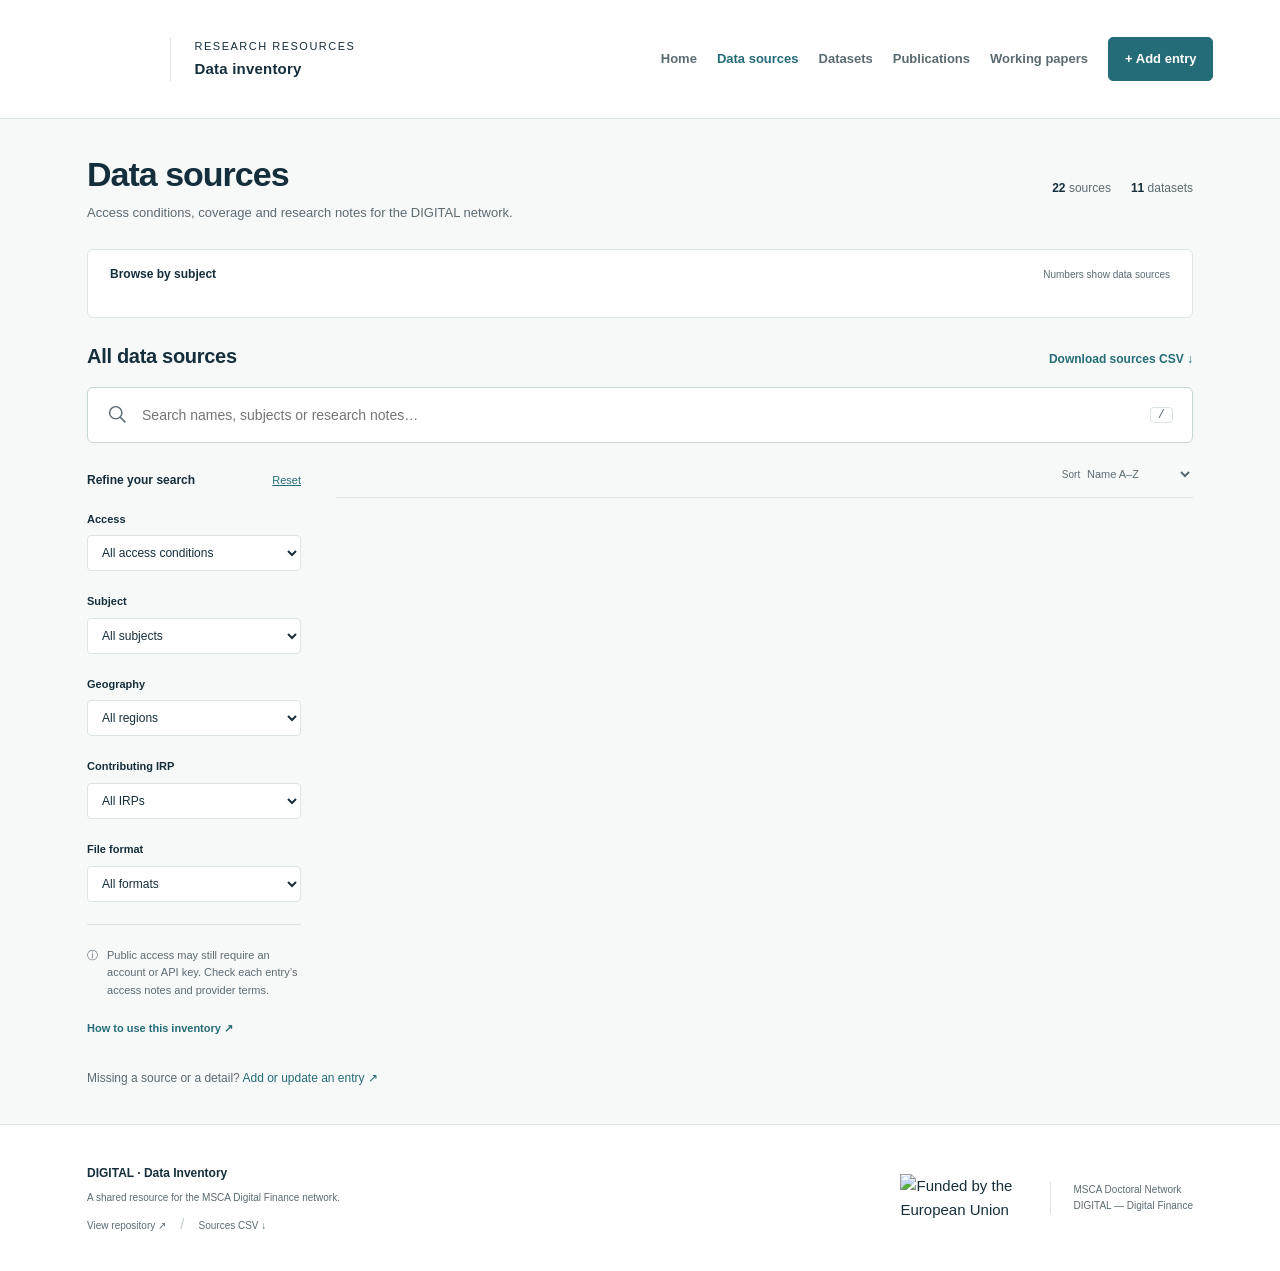
==== commit d098a8ab: "Link the shared research hub and publication catalogues" ====
--- a/site/index.html
+++ b/site/index.html
@@ -3,7 +3,7 @@
 <head><meta charset="utf-8"><meta name="viewport" content="width=device-width,initial-scale=1"><meta name="description" content="Discover data for digital finance research. Compare access conditions, historical coverage, formats and data quality in the DIGITAL research network."><title>Data Inventory · DIGITAL</title><link rel="stylesheet" href="assets/styles.css"><script src="assets/app.js" defer></script></head>
 <body data-catalogue-kind="source">
 <a class="skip" href="#catalogue">Skip to catalogue</a>
-<header class="header"><a class="brand" href="index.html" aria-label="DIGITAL data inventory home"><span class="logo-crop"><img src="assets/digital-logo.png" alt="DIGITAL"></span><span class="brand-label">Research resources<br><strong>Data inventory</strong></span></a><nav aria-label="Main navigation"><a class="active" href="index.html" aria-current="page">Data sources</a><a href="datasets.html">Datasets</a><a href="guide.html">Research guide</a><a class="button small" href="contribute.html">+ Add entry</a></nav></header>
+<header class="header"><a class="brand" href="/" aria-label="DIGITAL research resources home"><span class="logo-crop"><img src="assets/digital-logo.png" alt="DIGITAL"></span><span class="brand-label">Research resources<br><strong>Data inventory</strong></span></a><nav aria-label="Main navigation"><a href="/">Home</a><a href="/Data_inventory/" class="active" aria-current="page">Data sources</a><a href="/Data_inventory/datasets.html">Datasets</a><a href="/Publications/">Publications</a><a href="/Publications/working-papers.html">Working papers</a><a class="button small" href="contribute.html">+ Add entry</a></nav></header>
 <main>
 <section id="catalogue" class="catalogue">
 <div class="section-top source-heading"><div><h1>Data sources</h1><p>Access conditions, coverage and research notes for the DIGITAL network.</p></div><div class="inventory-counts"><span><strong id="source-total">22</strong> sources</span><span><strong id="dataset-total">11</strong> datasets</span></div></div>
--- a/site/assets/styles.css
+++ b/site/assets/styles.css
@@ -36,3 +36,6 @@
 .results-toolbar{margin-bottom:16px;min-height:32px;border-bottom:1px solid var(--line);padding-bottom:12px}
 .results-toolbar #result-count{font-size:12px;color:var(--muted);margin:0}
 @media(max-width:760px){nav{flex-wrap:wrap;justify-content:flex-start;gap:10px 18px}nav .button{margin-left:auto}}
+
+.header{flex-wrap:wrap}.header nav{flex-wrap:wrap;gap:12px 20px}nav a[aria-current=page]{color:var(--teal)}
+@media(min-width:1101px){.header nav{margin-left:auto}}
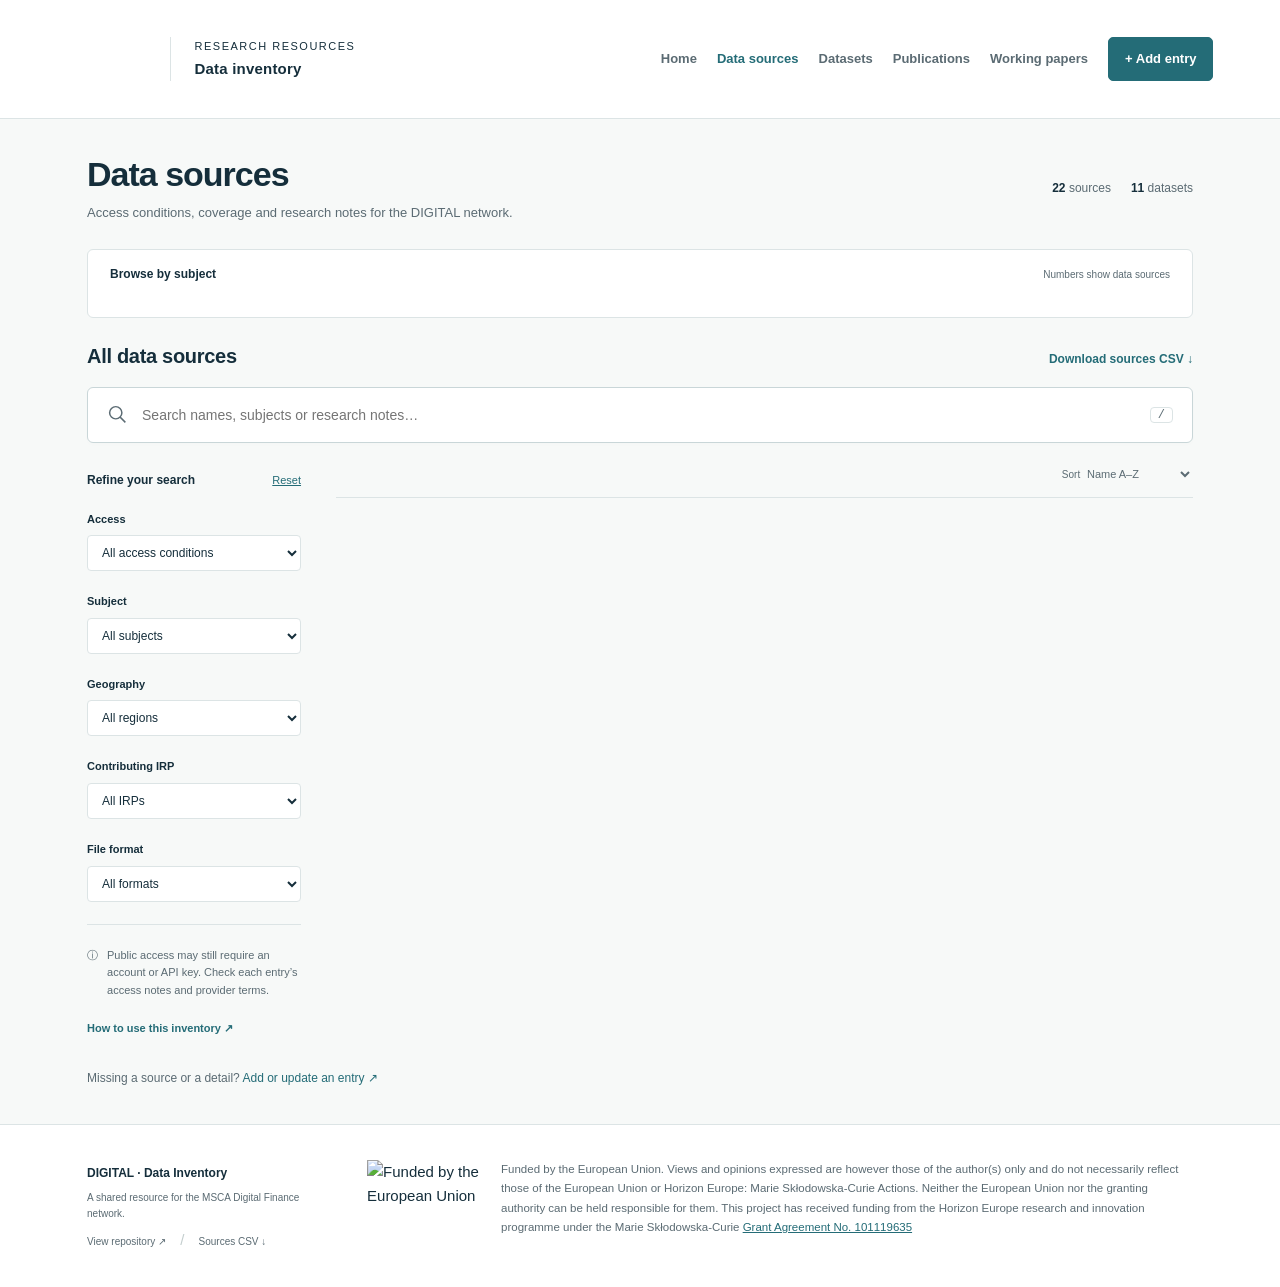
==== commit 4e0584ba: "Add full EU funding acknowledgement to every page" ====
--- a/site/index.html
+++ b/site/index.html
@@ -16,7 +16,7 @@
 <noscript><p>Enable JavaScript for search, filters and detailed research notes. You can also download the <a href="data/datasets.csv">datasets CSV</a> and <a href="data/data-sources.csv">sources CSV</a>.</p><ul><!-- FALLBACK --></ul></noscript>
 </section><p class="contribute-note">Missing a source or a detail? <a href="contribute.html">Add or update an entry ↗</a></p>
 </main>
-<footer class="footer"><div><strong>DIGITAL · Data Inventory</strong><p>A shared resource for the MSCA Digital Finance network.</p><a href="https://github.com/MSCA-DN-Digital-Finance/Data_inventory">View repository ↗</a> <span class="footer-separator">/</span> <a href="data/data-sources.csv" download>Sources CSV ↓</a></div><div class="funding"><img src="assets/eu-funded.png" alt="Funded by the European Union"><p>MSCA Doctoral Network<br>DIGITAL — Digital Finance</p></div></footer>
+<footer class="footer"><div><strong>DIGITAL · Data Inventory</strong><p>A shared resource for the MSCA Digital Finance network.</p><a href="https://github.com/MSCA-DN-Digital-Finance/Data_inventory">View repository ↗</a> <span class="footer-separator">/</span> <a href="data/data-sources.csv" download>Sources CSV ↓</a></div><div class="funding"><img src="assets/eu-funded.png" alt="Funded by the European Union"><p class="funding-statement">Funded by the European Union. Views and opinions expressed are however those of the author(s) only and do not necessarily reflect those of the European Union or Horizon Europe: Marie Skłodowska-Curie Actions. Neither the European Union nor the granting authority can be held responsible for them. This project has received funding from the Horizon Europe research and innovation programme under the Marie Skłodowska-Curie <a href="https://cordis.europa.eu/project/id/101119635" target="_blank" rel="noopener noreferrer">Grant Agreement No. 101119635</a></p></div></footer>
 <dialog id="detail" aria-labelledby="detail-title"><div id="detail-content"></div><button class="dialog-close" id="close-detail" aria-label="Close details">×</button></dialog>
 <!-- INVENTORY_DATA -->
 </body></html>
--- a/site/assets/styles.css
+++ b/site/assets/styles.css
@@ -39,3 +39,7 @@
 
 .header{flex-wrap:wrap}.header nav{flex-wrap:wrap;gap:12px 20px}nav a[aria-current=page]{color:var(--teal)}
 @media(min-width:1101px){.header nav{margin-left:auto}}
+
+/* Full EU funding acknowledgement on every page. */
+.footer{align-items:flex-start;gap:30px}.footer>div:first-child{flex:0 1 250px}.funding{flex:1;max-width:900px;align-items:flex-start;gap:22px}.funding img{width:112px;flex-shrink:0}.funding .funding-statement{margin:0;border:0;padding:0;font-size:11.5px;line-height:1.7;color:var(--muted)}.funding-statement a{font-size:inherit;color:var(--teal);text-decoration:underline}
+@media(max-width:760px){.footer>div:first-child{flex:initial}.funding{flex:initial;width:100%;gap:15px;max-width:none}.funding img{width:90px}.funding .funding-statement{font-size:11px}}
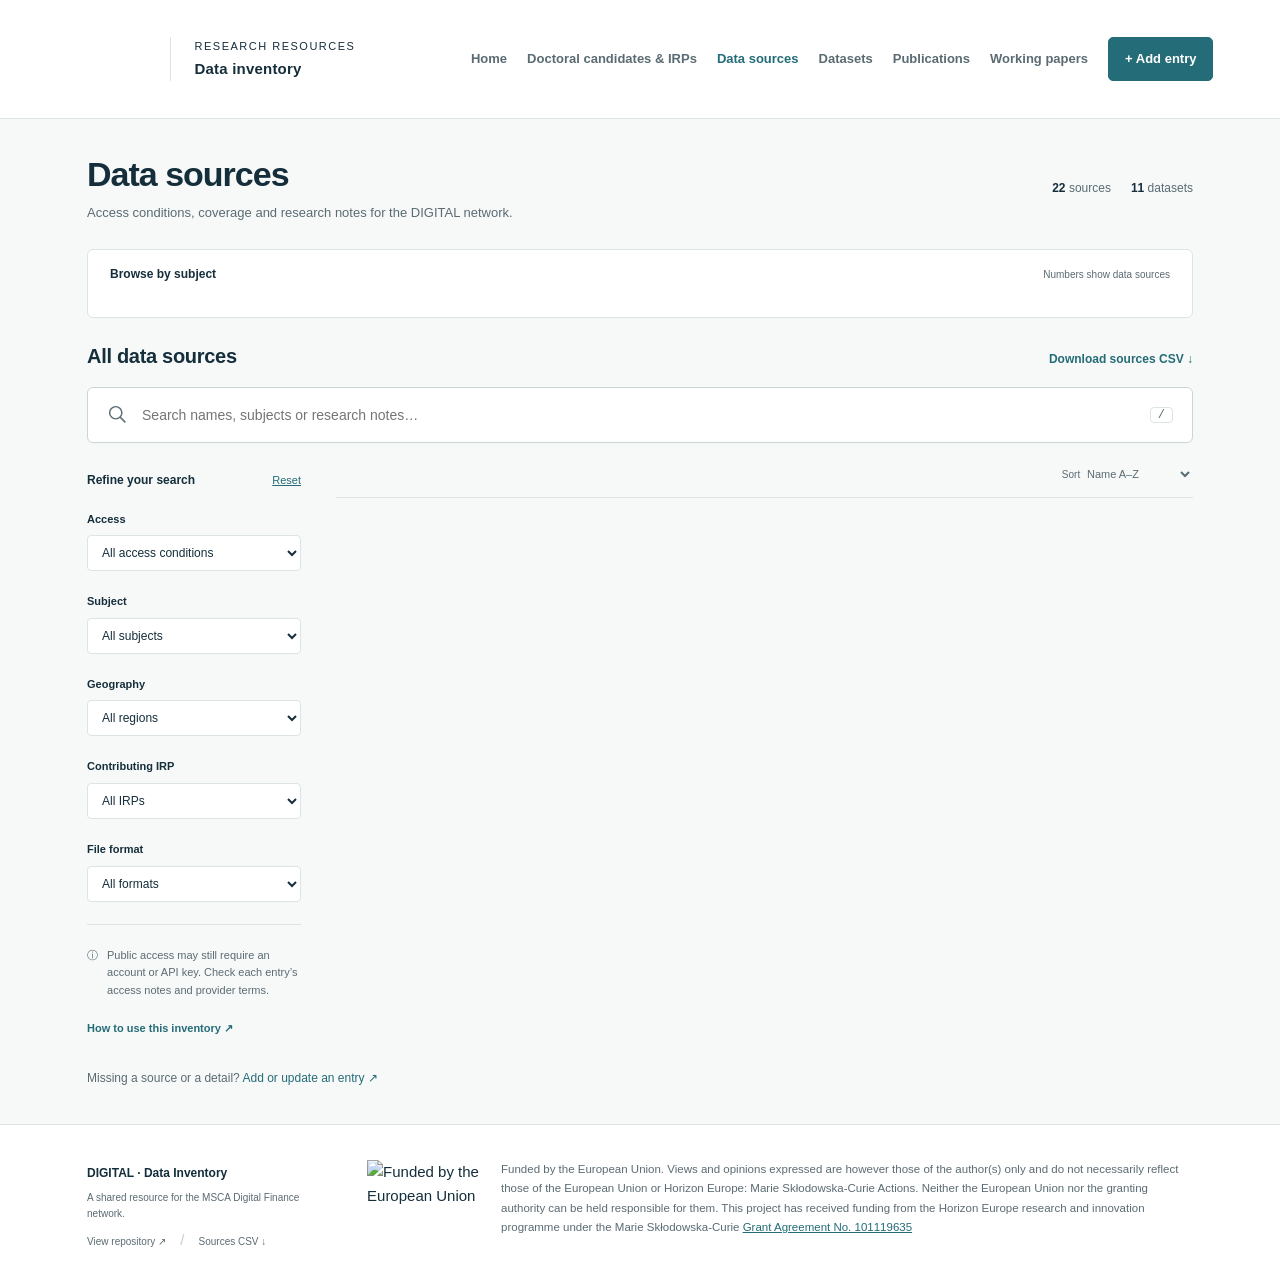
==== commit bffa689f: "add IRP mapping" ====
--- a/site/index.html
+++ b/site/index.html
@@ -3,7 +3,7 @@
 <head><meta charset="utf-8"><meta name="viewport" content="width=device-width,initial-scale=1"><meta name="description" content="Discover data for digital finance research. Compare access conditions, historical coverage, formats and data quality in the DIGITAL research network."><title>Data Inventory · DIGITAL</title><link rel="stylesheet" href="assets/styles.css"><script src="assets/app.js" defer></script></head>
 <body data-catalogue-kind="source">
 <a class="skip" href="#catalogue">Skip to catalogue</a>
-<header class="header"><a class="brand" href="/" aria-label="DIGITAL research resources home"><span class="logo-crop"><img src="assets/digital-logo.png" alt="DIGITAL"></span><span class="brand-label">Research resources<br><strong>Data inventory</strong></span></a><nav aria-label="Main navigation"><a href="/">Home</a><a href="/Data_inventory/" class="active" aria-current="page">Data sources</a><a href="/Data_inventory/datasets.html">Datasets</a><a href="/Publications/">Publications</a><a href="/Publications/working-papers.html">Working papers</a><a class="button small" href="contribute.html">+ Add entry</a></nav></header>
+<header class="header"><a class="brand" href="/" aria-label="DIGITAL research resources home"><span class="logo-crop"><img src="assets/digital-logo.png" alt="DIGITAL"></span><span class="brand-label">Research resources<br><strong>Data inventory</strong></span></a><nav aria-label="Main navigation"><a href="/">Home</a><a href="/irps/">Doctoral candidates &amp; IRPs</a><a href="/Data_inventory/" class="active" aria-current="page">Data sources</a><a href="/Data_inventory/datasets.html">Datasets</a><a href="/Publications/">Publications</a><a href="/Publications/working-papers.html">Working papers</a><a class="button small" href="contribute.html">+ Add entry</a></nav></header>
 <main>
 <section id="catalogue" class="catalogue">
 <div class="section-top source-heading"><div><h1>Data sources</h1><p>Access conditions, coverage and research notes for the DIGITAL network.</p></div><div class="inventory-counts"><span><strong id="source-total">22</strong> sources</span><span><strong id="dataset-total">11</strong> datasets</span></div></div>
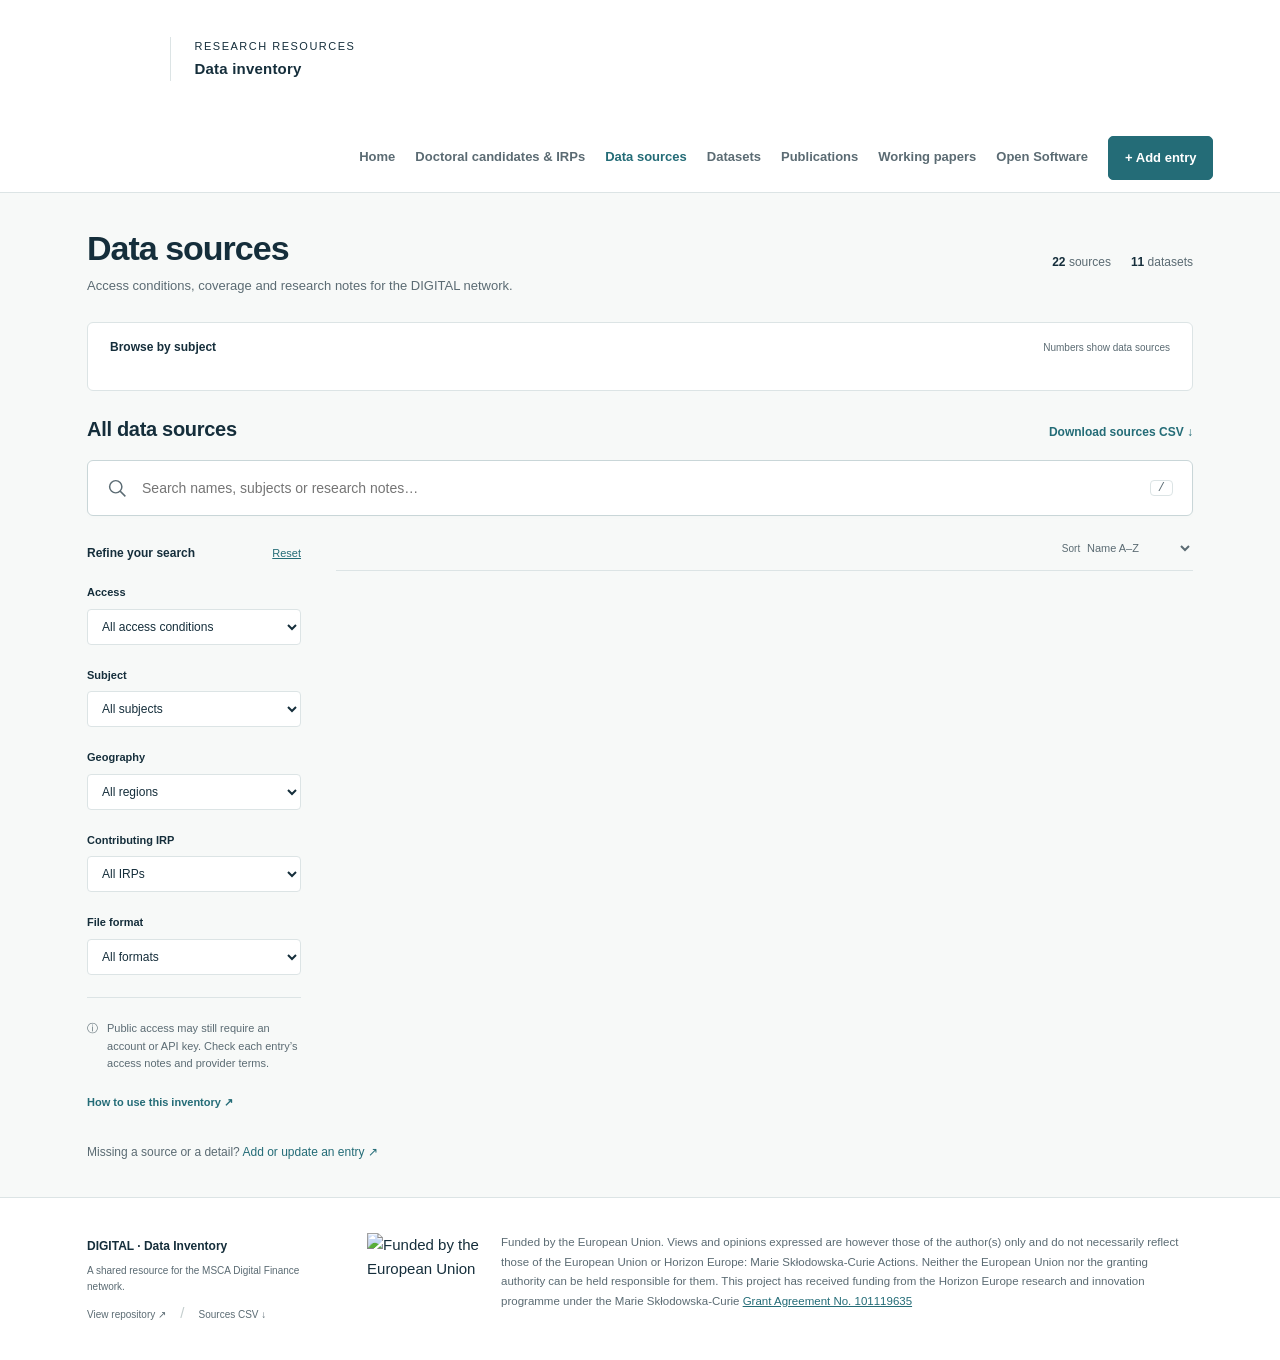
==== commit ff76a0c4: "Integrate Open Software catalogue with the research ecosystem" ====
--- a/site/index.html
+++ b/site/index.html
@@ -3,7 +3,7 @@
 <head><meta charset="utf-8"><meta name="viewport" content="width=device-width,initial-scale=1"><meta name="description" content="Discover data for digital finance research. Compare access conditions, historical coverage, formats and data quality in the DIGITAL research network."><title>Data Inventory · DIGITAL</title><link rel="stylesheet" href="assets/styles.css"><script src="assets/app.js" defer></script></head>
 <body data-catalogue-kind="source">
 <a class="skip" href="#catalogue">Skip to catalogue</a>
-<header class="header"><a class="brand" href="/" aria-label="DIGITAL research resources home"><span class="logo-crop"><img src="assets/digital-logo.png" alt="DIGITAL"></span><span class="brand-label">Research resources<br><strong>Data inventory</strong></span></a><nav aria-label="Main navigation"><a href="/">Home</a><a href="/irps/">Doctoral candidates &amp; IRPs</a><a href="/Data_inventory/" class="active" aria-current="page">Data sources</a><a href="/Data_inventory/datasets.html">Datasets</a><a href="/Publications/">Publications</a><a href="/Publications/working-papers.html">Working papers</a><a class="button small" href="contribute.html">+ Add entry</a></nav></header>
+<header class="header"><a class="brand" href="/" aria-label="DIGITAL research resources home"><span class="logo-crop"><img src="assets/digital-logo.png" alt="DIGITAL"></span><span class="brand-label">Research resources<br><strong>Data inventory</strong></span></a><nav aria-label="Main navigation"><a href="/">Home</a><a href="/irps/">Doctoral candidates &amp; IRPs</a><a href="/Data_inventory/" class="active" aria-current="page">Data sources</a><a href="/Data_inventory/datasets.html">Datasets</a><a href="/Publications/">Publications</a><a href="/Publications/working-papers.html">Working papers</a><a href="/Open_Software/">Open Software</a><a class="button small" href="contribute.html">+ Add entry</a></nav></header>
 <main>
 <section id="catalogue" class="catalogue">
 <div class="section-top source-heading"><div><h1>Data sources</h1><p>Access conditions, coverage and research notes for the DIGITAL network.</p></div><div class="inventory-counts"><span><strong id="source-total">22</strong> sources</span><span><strong id="dataset-total">11</strong> datasets</span></div></div>
